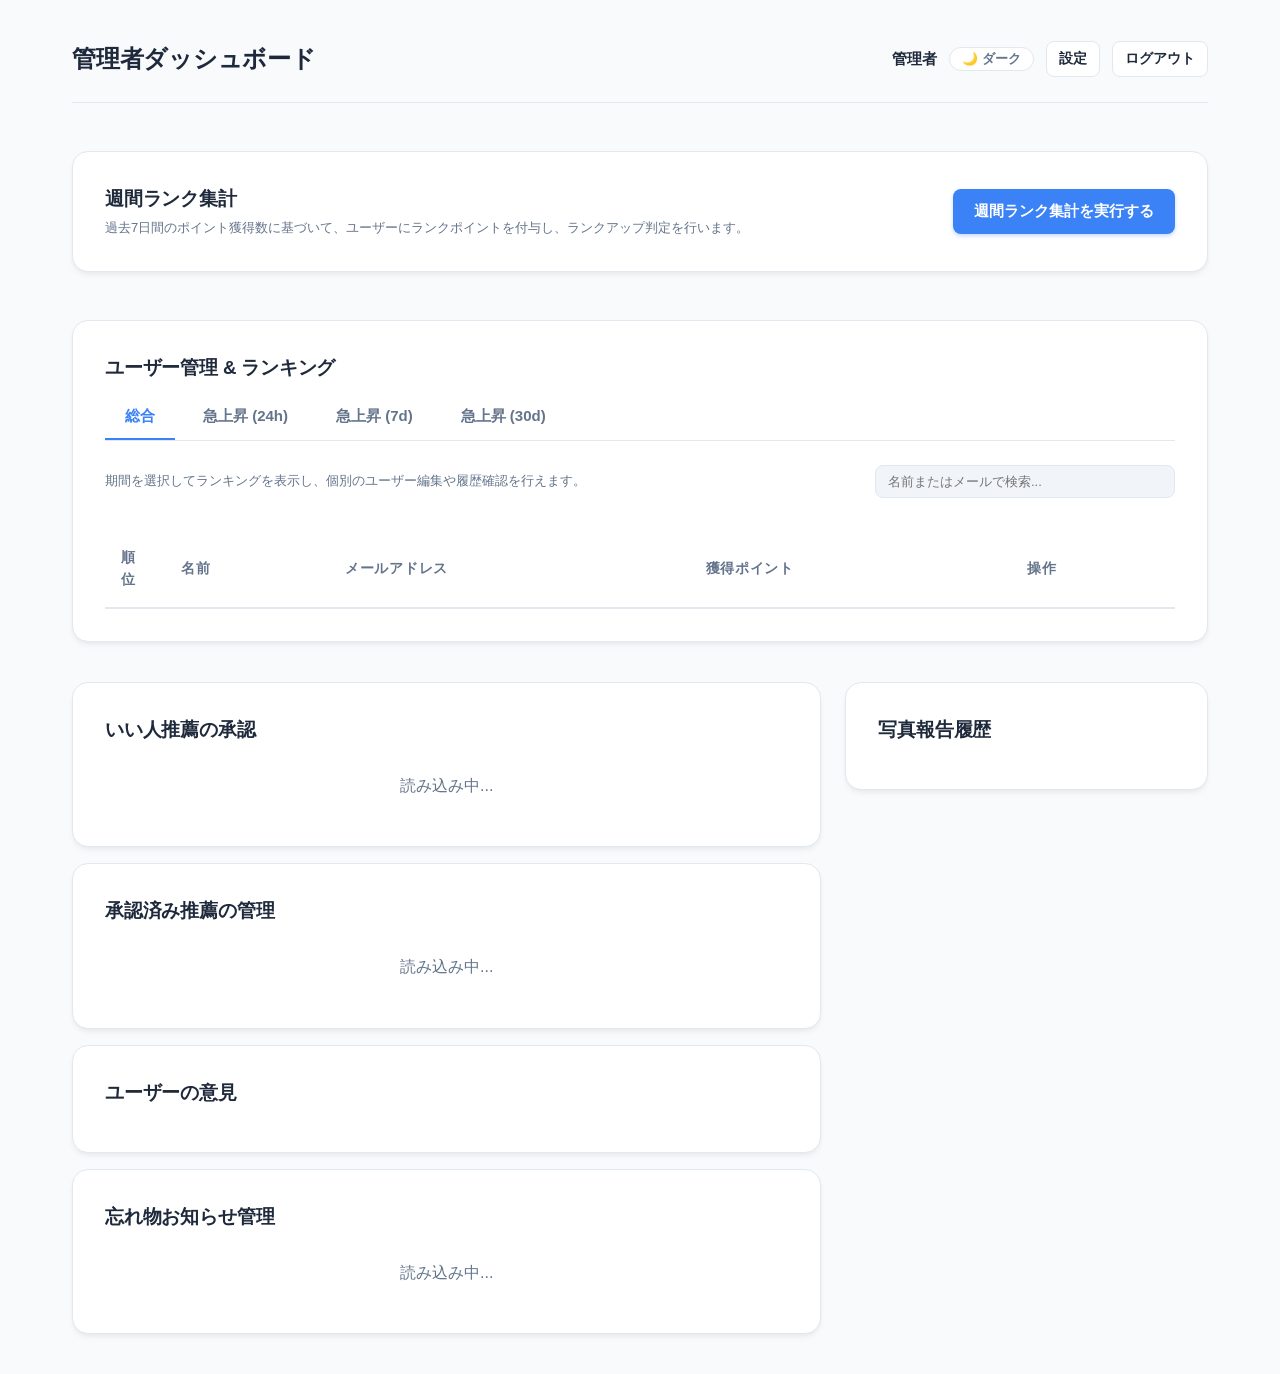
==== admin.html @ 98cf1447 "Add files via upload" ====
<!DOCTYPE html>
<html lang="ja">
<head>
  <meta charset="UTF-8">
  <meta name="viewport" content="width=device-width, initial-scale=1.0">
  <title>FUTURE POINTS | 管理者画面</title>
  <link rel="preconnect" href="https://www.gstatic.com" crossorigin>
  <link rel="stylesheet" href="assets/css/styles.css?v=1.3">
</head>
<body style="padding-top: 0;">

  <div class="dashboard-container">
    <header class="header">
      <h2 style="margin: 0;">管理者ダッシュボード</h2>
      <div class="nav-user">
        <span class="user-name" id="display-name">管理者</span>
        <button class="theme-toggle-btn" onclick="toggleTheme()">
          <span class="theme-toggle-label">🌙 ダーク</span>
        </button>
        <button class="btn btn-outline btn-sm" onclick="window.location.href='settings.html'">設定</button>
        <button class="btn btn-outline btn-sm" onclick="logout()">ログアウト</button>
      </div>
    </header>

    <div class="glass-panel" style="margin-bottom: 1.5rem; display: flex; justify-content: space-between; align-items: center; flex-wrap: wrap; gap: 1rem;">
      <div>
        <h3 style="margin-bottom: 0.25rem;">週間ランク集計</h3>
        <p style="font-size: 0.8125rem; margin: 0;">過去7日間のポイント獲得数に基づいて、ユーザーにランクポイントを付与し、ランクアップ判定を行います。</p>
      </div>
      <button class="btn btn-primary" style="width: auto;" onclick="executeWeeklyRanking()">週間ランク集計を実行する</button>
    </div>

    <div class="glass-panel">
      <h3 class="section-title">ユーザー管理 & ランキング</h3>
      
      <div style="display: flex; flex-direction: column; gap: 1.5rem; margin-bottom: 2rem;">
        <!-- Filter Tabs -->
        <div style="display: flex; border-bottom: 1px solid var(--panel-border); overflow-x: auto; gap: 0.5rem; white-space: nowrap;">
          <button class="btn btn-outline rank-tab" id="tab-total" style="border: none; border-bottom: 2px solid var(--accent); border-radius: 0; width: auto; font-weight: 700; color: var(--accent);" onclick="switchRankTab('total')">総合</button>
          <button class="btn btn-outline rank-tab" id="tab-surge-24h" style="border: none; border-bottom: 2px solid transparent; border-radius: 0; width: auto; color: var(--text-muted);" onclick="switchRankTab('24h')">急上昇 (24h)</button>
          <button class="btn btn-outline rank-tab" id="tab-surge-7d" style="border: none; border-bottom: 2px solid transparent; border-radius: 0; width: auto; color: var(--text-muted);" onclick="switchRankTab('7d')">急上昇 (7d)</button>
          <button class="btn btn-outline rank-tab" id="tab-surge-30d" style="border: none; border-bottom: 2px solid transparent; border-radius: 0; width: auto; color: var(--text-muted);" onclick="switchRankTab('30d')">急上昇 (30d)</button>
        </div>

        <div style="display: flex; gap: 1rem; align-items: center; flex-wrap: wrap;">
          <p style="color: var(--text-muted); flex: 1; min-width: 200px; font-size: 0.8125rem;">
            期間を選択してランキングを表示し、個別のユーザー編集や履歴確認を行えます。
          </p>
          <div style="width: 300px; max-width: 100%;">
            <input type="text" id="user-search" class="form-control" placeholder="名前またはメールで検索..." style="font-size: 0.8125rem; padding: 0.5rem 0.75rem;">
          </div>
        </div>
      </div>
      
      <div style="overflow-x: auto;">
        <table style="width: 100%; border-collapse: collapse; text-align: left; font-size: 0.875rem;">
          <thead>
            <tr style="border-bottom: 2px solid var(--panel-border);">
              <th style="padding: 1rem; color: var(--text-muted); font-weight: 600; text-transform: uppercase; letter-spacing: 0.05em; width: 60px;">順位</th>
              <th style="padding: 1rem; color: var(--text-muted); font-weight: 600; text-transform: uppercase; letter-spacing: 0.05em;">名前</th>
              <th style="padding: 1rem; color: var(--text-muted); font-weight: 600; text-transform: uppercase; letter-spacing: 0.05em;">メールアドレス</th>
              <th style="padding: 1rem; color: var(--text-muted); font-weight: 600; text-transform: uppercase; letter-spacing: 0.05em;" id="points-header">獲得ポイント</th>
              <th style="padding: 1rem; color: var(--text-muted); font-weight: 600; text-transform: uppercase; letter-spacing: 0.05em;">操作</th>
            </tr>
          </thead>
          <tbody id="admin-user-list">
            <!-- Users via JS -->
          </tbody>
        </table>
      </div>
    </div>

    <div class="grid mt-4">
      <div class="col-main">
        <div class="glass-panel mb-4">
          <h3 class="section-title">いい人推薦の承認</h3>
          <ul class="history-list" id="admin-recommendation-list">
            <li class="list-item" style="justify-content: center; color: var(--text-muted);">
              読み込み中...
            </li>
          </ul>
        </div>

        <div class="glass-panel mb-4">
          <h3 class="section-title">承認済み推薦の管理</h3>
          <ul class="history-list" id="admin-approved-recommendation-list">
            <li class="list-item" style="justify-content: center; color: var(--text-muted);">
              読み込み中...
            </li>
          </ul>
        </div>

        <div class="glass-panel">
          <h3 class="section-title">ユーザーの意見</h3>
          <ul class="history-list" id="admin-feedback-list">
            <!-- Feedbacks via JS -->
          </ul>
        </div>

        <div class="glass-panel mt-4">
          <h3 class="section-title">忘れ物お知らせ管理</h3>
          <ul class="history-list" id="admin-lost-items-list">
            <li class="list-item" style="justify-content: center; color: var(--text-muted);">
              読み込み中...
            </li>
          </ul>
        </div>
      </div>
      
      <div class="col-side">
        <div class="glass-panel">
          <h3 class="section-title">写真報告履歴</h3>
          <div id="admin-report-list" style="display: flex; flex-direction: column; gap: 0.75rem;">
            <!-- Reports via JS -->
          </div>
        </div>
      </div>
    </div>
  </div>

  <!-- User History Modal -->
  <div id="history-modal" style="display: none; position: fixed; top: 0; left: 0; width: 100%; height: 100%; background: rgba(0,0,0,0.4); z-index: 1000; justify-content: center; align-items: center; padding: 1rem; backdrop-filter: blur(4px);">
    <div class="glass-panel" style="width: 100%; max-width: 500px; max-height: 85vh; display: flex; flex-direction: column;">
      <h3 class="section-title" id="history-modal-title">ユーザー履歴</h3>
      <ul class="history-list" id="history-modal-list" style="overflow-y: auto; flex: 1; margin-bottom: 1.5rem; border-top: 1px solid var(--panel-border); padding-top: 1rem;">
        <!-- JS -->
      </ul>
      <button class="btn btn-outline" onclick="closeHistoryModal()">閉じる</button>
    </div>
  </div>

  <!-- Image Modal -->
  <div id="image-modal" style="display: none; position: fixed; top: 0; left: 0; width: 100%; height: 100%; background: rgba(0,0,0,0.8); z-index: 2000; justify-content: center; align-items: center; padding: 1rem; backdrop-filter: blur(4px);" onclick="closeImageModal()">
    <img id="image-modal-content" src="" style="max-width: 100%; max-height: 90vh; border-radius: 8px; object-fit: contain;">
    <button style="position: absolute; top: 1rem; right: 1.5rem; background: transparent; border: none; color: #fff; font-size: 2rem; cursor: pointer;">&times;</button>
  </div>

  <script defer src="https://www.gstatic.com/firebasejs/8.10.1/firebase-app.js"></script>
  <script defer src="https://www.gstatic.com/firebasejs/8.10.1/firebase-database.js"></script>
  <script defer src="https://www.gstatic.com/firebasejs/8.10.1/firebase-storage.js"></script>
  <script defer src="assets/js/firebase-config.js?v=1.2"></script>
  <script defer src="assets/js/theme.js?v=1.0"></script>
  <script defer src="assets/js/admin.js?v=1.8"></script>
</body>
</html>
---- assets/css/styles.css ----
:root {
  --bg: #f8fafc;
  --panel-bg: #ffffff;
  --panel-border: #e2e8f0;
  --text-main: #1e293b;
  --text-muted: #64748b;
  --accent: #3b82f6;
  --accent-inverse: #ffffff;
  --success: #10b981;
  --danger: #ef4444;
  --radius: 16px;
  --transition: all 0.2s ease-in-out;
}

* {
  box-sizing: border-box;
  margin: 0;
  padding: 0;
}

body {
  font-family: 'Nunito', 'Helvetica Neue', Arial, sans-serif;
  background-color: var(--bg);
  color: var(--text-main);
  min-height: 100vh;
  line-height: 1.6;
  -webkit-font-smoothing: antialiased;
}

/* Base Panel Style */
.glass-panel {
  background: var(--panel-bg);
  border: 1px solid var(--panel-border);
  border-radius: var(--radius);
  padding: 2rem;
  box-shadow: 0 4px 6px -1px rgba(0, 0, 0, 0.05), 0 2px 4px -1px rgba(0, 0, 0, 0.03);
  transition: var(--transition);
}

/* Typography */
h1, h2, h3, h4 {
  font-weight: 700;
  letter-spacing: -0.01em;
  margin-bottom: 0.75rem;
  color: var(--text-main);
}

.gradient-text {
  font-weight: 800;
  color: var(--accent);
}

p {
  color: var(--text-muted);
  font-size: 0.9375rem;
}

/* Forms */
.form-group {
  margin-bottom: 1.25rem;
}

.form-group label {
  display: block;
  font-size: 0.8125rem;
  font-weight: 700;
  margin-bottom: 0.5rem;
  color: var(--text-muted);
}

.form-control {
  width: 100%;
  background: #f1f5f9;
  border: 1px solid var(--panel-border);
  border-radius: 8px;
  padding: 0.75rem 1rem;
  color: var(--text-main);
  font-family: inherit;
  font-size: 0.9375rem;
  transition: var(--transition);
}

.form-control:focus {
  outline: none;
  border-color: var(--accent);
  background: #ffffff;
  box-shadow: 0 0 0 3px rgba(59, 130, 246, 0.15);
}

/* Buttons */
.btn {
  display: inline-flex;
  align-items: center;
  justify-content: center;
  padding: 0.75rem 1.25rem;
  border-radius: 8px;
  font-weight: 700;
  font-size: 0.9375rem;
  cursor: pointer;
  transition: var(--transition);
  border: 1px solid transparent;
  width: 100%;
  gap: 0.5rem;
}

.btn-primary {
  background: var(--accent);
  color: var(--accent-inverse);
  box-shadow: 0 2px 4px rgba(59, 130, 246, 0.3);
}

.btn-primary:hover {
  background: #2563eb;
  transform: translateY(-1px);
  box-shadow: 0 4px 6px rgba(59, 130, 246, 0.4);
}

.btn-outline {
  background: #ffffff;
  color: var(--text-main);
  border-color: var(--panel-border);
}

.btn-outline:hover {
  background: #f8fafc;
  border-color: #cbd5e1;
}

/* Auth Pages */
.auth-container {
  width: 100%;
  max-width: 400px;
  margin: auto;
  position: absolute;
  top: 50%;
  left: 50%;
  transform: translate(-50%, -50%);
}

.auth-container h1 {
  font-size: 2rem;
  text-align: center;
  color: var(--accent);
}

.auth-container p#auth-subtitle {
  text-align: center;
  margin-bottom: 2rem;
}

/* Dashboard Layout */
.dashboard-container {
  width: 100%;
  max-width: 1200px;
  margin: 0 auto;
  padding: 2.5rem 2rem;
  display: flex;
  flex-direction: column;
  gap: 1.5rem;
}

.header {
  display: flex;
  justify-content: space-between;
  align-items: center;
  margin-bottom: 1.5rem;
  padding-bottom: 1.5rem;
  border-bottom: 1px solid var(--panel-border);
}

/* Cards & Grid */
.grid {
  display: grid;
  grid-template-columns: repeat(12, 1fr);
  gap: 1.5rem;
  align-items: start;
}

.col-main { grid-column: span 8; }
.col-side { grid-column: span 4; }

.points-card {
  display: flex;
  flex-direction: column;
  align-items: center;
  justify-content: center;
  padding: 3rem 2rem;
  background: linear-gradient(135deg, #3b82f6, #2563eb);
  color: #ffffff;
  border: none;
}

.points-display {
  font-size: 4.5rem;
  font-weight: 800;
  color: #ffffff;
  letter-spacing: -0.02em;
  line-height: 1;
}

.points-label {
  font-size: 0.875rem;
  font-weight: 700;
  text-transform: uppercase;
  letter-spacing: 0.05em;
  color: rgba(255, 255, 255, 0.8);
}

/* List Items */
.list-item {
  display: flex;
  justify-content: space-between;
  align-items: center;
  padding: 1rem;
  border-bottom: 1px solid var(--panel-border);
  transition: var(--transition);
}

.list-item:last-child {
  border-bottom: none;
}

.list-item:hover {
  background: #f8fafc;
}

.item-info h4 {
  font-size: 0.9375rem;
  margin-bottom: 0.125rem;
}

.item-info p {
  font-size: 0.8125rem;
}

.item-points {
  font-weight: 800;
  font-size: 1.1rem;
}

.points-positive { color: var(--success); }
.points-negative { color: var(--danger); }

/* Navigation */
.nav-user {
  display: flex;
  align-items: center;
  gap: 0.75rem;
}

.user-name {
  font-weight: 700;
  font-size: 0.9375rem;
}

.btn-sm {
  padding: 0.5rem 0.75rem;
  width: auto;
  font-size: 0.875rem;
}

/* Helpers */
.mt-4 { margin-top: 1rem; }
.mb-4 { margin-bottom: 1rem; }
.text-center { text-align: center; }

.toggle-auth {
  color: var(--accent);
  text-decoration: underline;
  cursor: pointer;
  font-weight: 700;
}

/* Responsive */
@media (max-width: 900px) {
  .col-main, .col-side { grid-column: span 12; }
  .grid { gap: 1rem; }
}

@media (max-width: 480px) {
  .dashboard-container { padding: 1rem; }
  .header { flex-direction: column; align-items: flex-start; gap: 1rem; }
  .nav-user { width: 100%; justify-content: space-between; }
}

.help-onboarding-btn {
  color: var(--text-muted);
  cursor: pointer;
  transition: var(--transition);
  flex-shrink: 0;
  display: inline-flex;
}

.help-onboarding-btn:hover {
  color: var(--accent);
  transform: scale(1.1);
}

/* ================================================================
   Theme Toggle Button
   ================================================================ */

.theme-toggle-btn {
  display: inline-flex;
  align-items: center;
  gap: 0.35rem;
  background: var(--panel-bg);
  border: 1.5px solid var(--panel-border);
  border-radius: 20px;
  padding: 0.3rem 0.75rem;
  cursor: pointer;
  font-family: inherit;
  font-size: 0.8rem;
  font-weight: 700;
  color: var(--text-muted);
  transition: var(--transition);
  white-space: nowrap;
  flex-shrink: 0;
  line-height: 1;
}

.theme-toggle-btn:hover {
  background: var(--accent);
  color: #ffffff;
  border-color: var(--accent);
  transform: scale(1.05);
  box-shadow: 0 2px 8px rgba(59, 130, 246, 0.35);
}

.theme-toggle-btn:active {
  transform: scale(0.97);
}

.theme-toggle-label {
  pointer-events: none;
}

/* FOUC防止: html.dark-init の段階でフラッシュを防ぐ */
html.dark-init body {
  background-color: #0f172a;
  color: #f8fafc;
}

/* Dark Mode — class-based (manual toggle or system preference) */
body.dark {
  --bg: #0f172a;
  --panel-bg: #1e293b;
  --panel-border: #334155;
  --text-main: #f8fafc;
  --text-muted: #94a3b8;
  --accent: #3b82f6;
  --accent-inverse: #ffffff;
}

body.dark .form-control {
  background: #0f172a;
  color: var(--text-main);
}

body.dark .form-control:focus {
  background: #1e293b;
}

body.dark .btn-outline {
  background: transparent;
  color: var(--text-main);
}

body.dark .btn-outline:hover {
  background: #334155;
  border-color: #475569;
}

body.dark .list-item:hover {
  background: #334155;
}

/* Keep system preference as fallback if no class set */
@media (prefers-color-scheme: dark) {
  body:not(.light):not(.dark) {
    --bg: #0f172a;
    --panel-bg: #1e293b;
    --panel-border: #334155;
    --text-main: #f8fafc;
    --text-muted: #94a3b8;
    --accent: #3b82f6;
    --accent-inverse: #ffffff;
  }

  body:not(.light):not(.dark) .form-control {
    background: #0f172a;
    color: var(--text-main);
  }

  body:not(.light):not(.dark) .form-control:focus {
    background: #1e293b;
  }

  body:not(.light):not(.dark) .btn-outline {
    background: transparent;
    color: var(--text-main);
  }

  body:not(.light):not(.dark) .btn-outline:hover {
    background: #334155;
    border-color: #475569;
  }

  body:not(.light):not(.dark) .list-item:hover {
    background: #334155;
  }
}

/* Rank Badges */
.rank-badge {
  display: inline-flex;
  align-items: center;
  justify-content: center;
  font-family: 'Arial Black', Impact, sans-serif;
  font-weight: 900;
  border-radius: 6px;
  padding: 0.15rem 0.5rem;
  font-size: 0.85rem;
  margin-right: 0.5rem;
  color: #fff;
  letter-spacing: 0.05em;
  text-transform: uppercase;
  transition: transform 0.2s ease;
}

.rank-E { 
  background: #64748b; 
  box-shadow: 0 1px 2px rgba(0,0,0,0.1); 
}
.rank-D { 
  background: linear-gradient(135deg, #8b5cf6, #6d28d9); 
  box-shadow: 0 2px 4px rgba(109,40,217,0.3); 
}
.rank-C { 
  background: linear-gradient(135deg, #10b981, #047857); 
  box-shadow: 0 0 8px rgba(16,185,129,0.4); 
}
.rank-B { 
  background: linear-gradient(135deg, #3b82f6, #1d4ed8); 
  box-shadow: 0 0 12px rgba(59,130,246,0.6); 
  font-size: 0.9rem;
}
.rank-A { 
  background: linear-gradient(135deg, #ef4444, #b91c1c); 
  box-shadow: 0 0 15px rgba(239,68,68,0.8); 
  font-size: 0.95rem;
  border: 1px solid #fca5a5;
}
.rank-S { 
  background: linear-gradient(135deg, #fbbf24, #d97706, #f59e0b); 
  background-size: 200% 200%;
  animation: shineGold 3s ease infinite;
  box-shadow: 0 0 20px rgba(245,158,11,1); 
  font-size: 1.1rem;
  border: 2px solid #fef3c7;
  color: #fff;
  text-shadow: 0 1px 3px rgba(0,0,0,0.5);
}

@keyframes shineGold {
  0% { background-position: 0% 50%; }
  50% { background-position: 100% 50%; }
  100% { background-position: 0% 50%; }
}
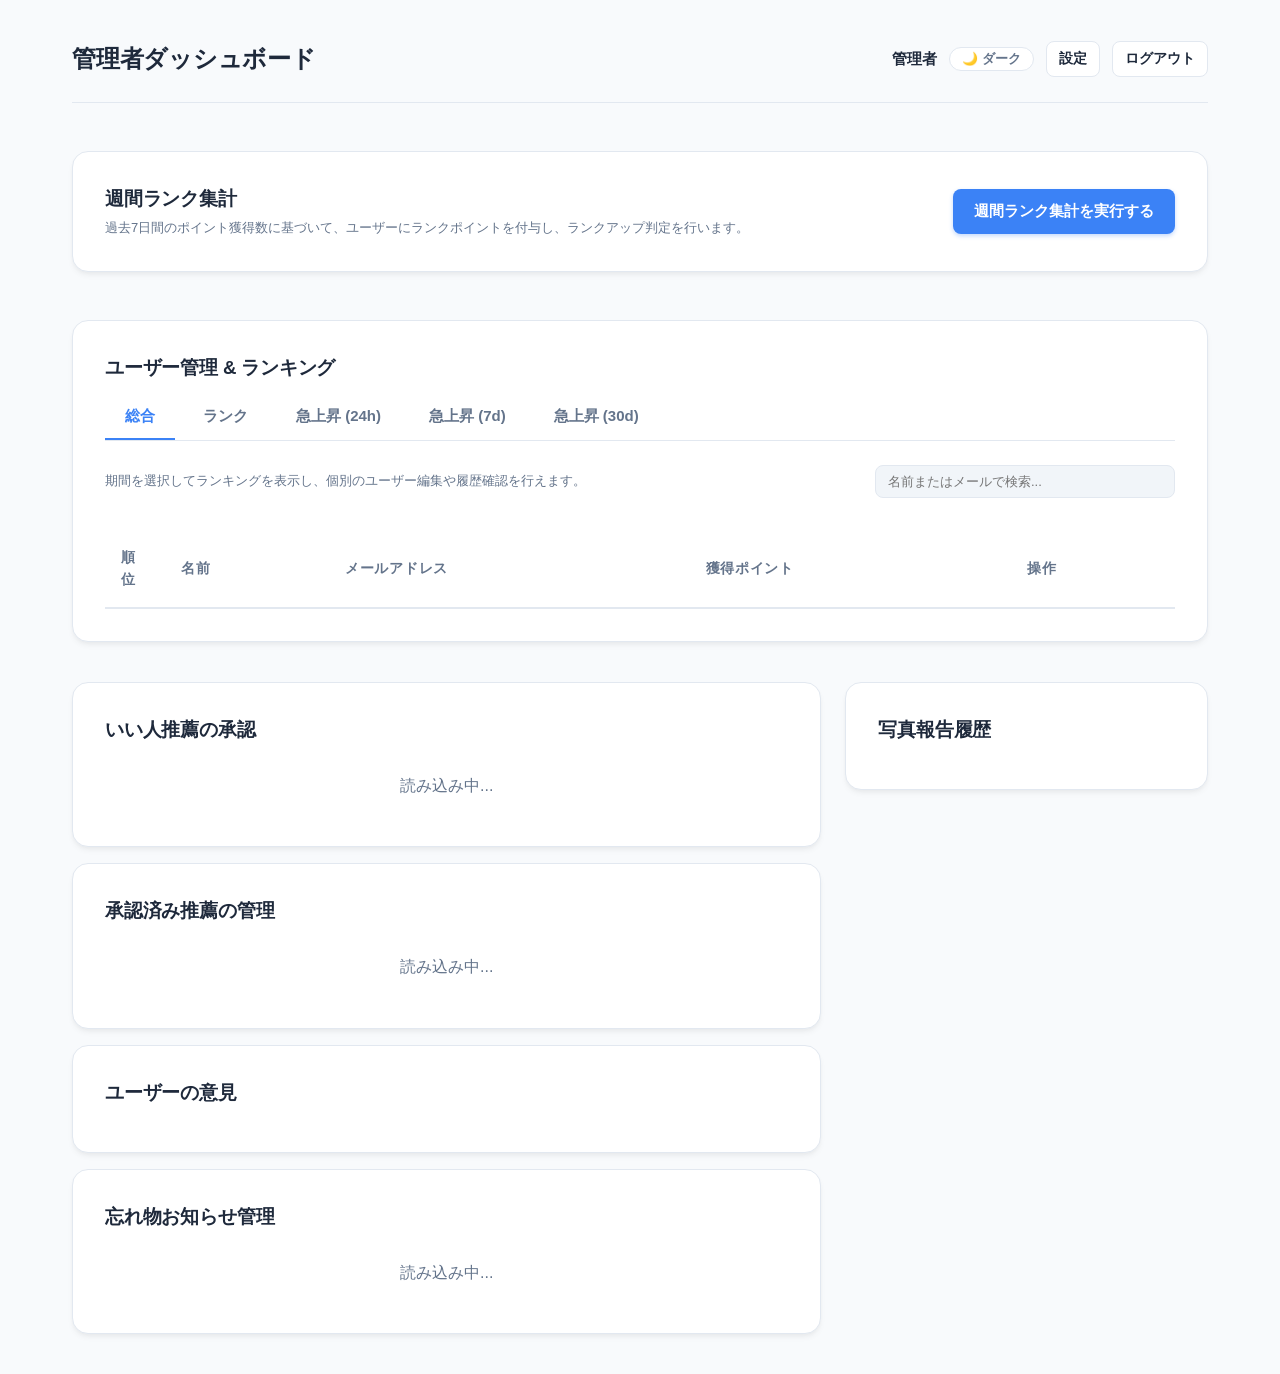
==== commit 07982c7a: "Add files via upload" ====
--- a/admin.html
+++ b/admin.html
@@ -37,6 +37,7 @@
         <!-- Filter Tabs -->
         <div style="display: flex; border-bottom: 1px solid var(--panel-border); overflow-x: auto; gap: 0.5rem; white-space: nowrap;">
           <button class="btn btn-outline rank-tab" id="tab-total" style="border: none; border-bottom: 2px solid var(--accent); border-radius: 0; width: auto; font-weight: 700; color: var(--accent);" onclick="switchRankTab('total')">総合</button>
+          <button class="btn btn-outline rank-tab" id="tab-rank" style="border: none; border-bottom: 2px solid transparent; border-radius: 0; width: auto; color: var(--text-muted);" onclick="switchRankTab('rank')">ランク</button>
           <button class="btn btn-outline rank-tab" id="tab-surge-24h" style="border: none; border-bottom: 2px solid transparent; border-radius: 0; width: auto; color: var(--text-muted);" onclick="switchRankTab('24h')">急上昇 (24h)</button>
           <button class="btn btn-outline rank-tab" id="tab-surge-7d" style="border: none; border-bottom: 2px solid transparent; border-radius: 0; width: auto; color: var(--text-muted);" onclick="switchRankTab('7d')">急上昇 (7d)</button>
           <button class="btn btn-outline rank-tab" id="tab-surge-30d" style="border: none; border-bottom: 2px solid transparent; border-radius: 0; width: auto; color: var(--text-muted);" onclick="switchRankTab('30d')">急上昇 (30d)</button>
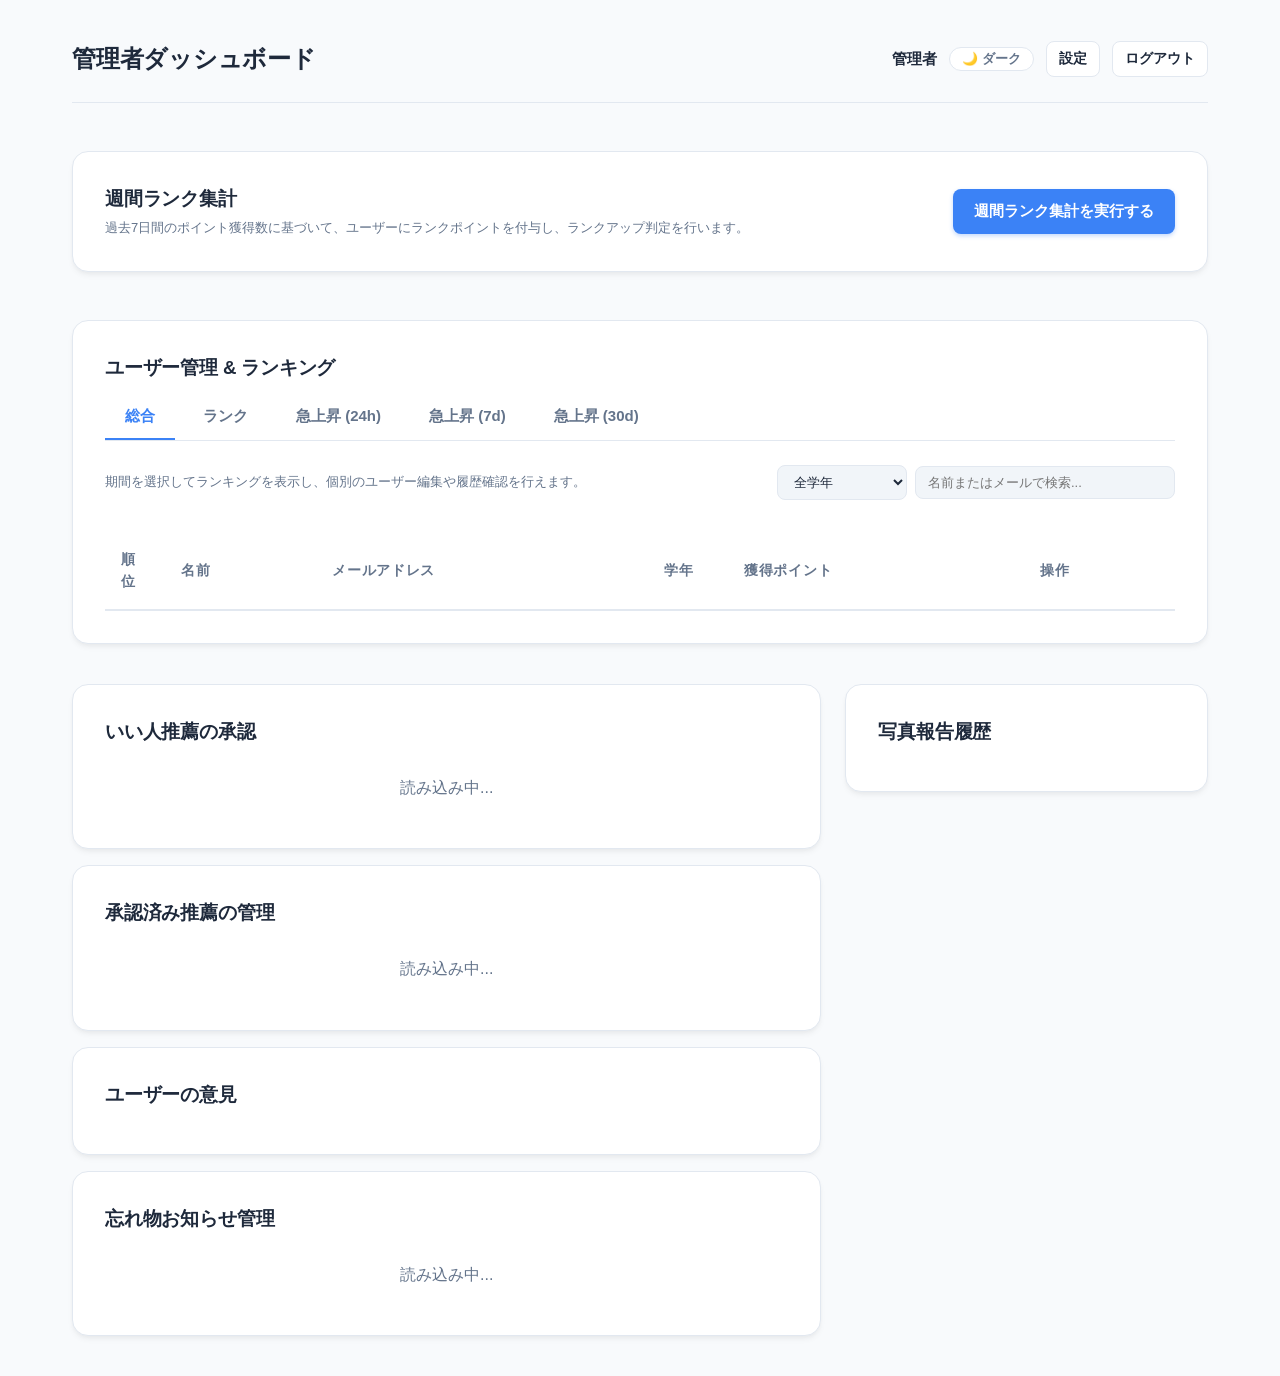
==== commit 74ecf18c: "Add files via upload" ====
--- a/admin.html
+++ b/admin.html
@@ -47,8 +47,16 @@
           <p style="color: var(--text-muted); flex: 1; min-width: 200px; font-size: 0.8125rem;">
             期間を選択してランキングを表示し、個別のユーザー編集や履歴確認を行えます。
           </p>
-          <div style="width: 300px; max-width: 100%;">
-            <input type="text" id="user-search" class="form-control" placeholder="名前またはメールで検索..." style="font-size: 0.8125rem; padding: 0.5rem 0.75rem;">
+          <div style="display: flex; gap: 0.5rem; align-items: center; flex-wrap: wrap;">
+            <select id="admin-filter-grade" class="form-control" style="width: 130px; font-size: 0.8125rem; padding: 0.5rem 0.75rem;">
+              <option value="all">全学年</option>
+              <option value="1">1年生</option>
+              <option value="2">2年生</option>
+              <option value="3">3年生</option>
+            </select>
+            <div style="width: 260px;">
+              <input type="text" id="user-search" class="form-control" placeholder="名前またはメールで検索..." style="font-size: 0.8125rem; padding: 0.5rem 0.75rem;">
+            </div>
           </div>
         </div>
       </div>
@@ -60,6 +68,7 @@
               <th style="padding: 1rem; color: var(--text-muted); font-weight: 600; text-transform: uppercase; letter-spacing: 0.05em; width: 60px;">順位</th>
               <th style="padding: 1rem; color: var(--text-muted); font-weight: 600; text-transform: uppercase; letter-spacing: 0.05em;">名前</th>
               <th style="padding: 1rem; color: var(--text-muted); font-weight: 600; text-transform: uppercase; letter-spacing: 0.05em;">メールアドレス</th>
+              <th style="padding: 1rem; color: var(--text-muted); font-weight: 600; text-transform: uppercase; letter-spacing: 0.05em; width: 80px;">学年</th>
               <th style="padding: 1rem; color: var(--text-muted); font-weight: 600; text-transform: uppercase; letter-spacing: 0.05em;" id="points-header">獲得ポイント</th>
               <th style="padding: 1rem; color: var(--text-muted); font-weight: 600; text-transform: uppercase; letter-spacing: 0.05em;">操作</th>
             </tr>
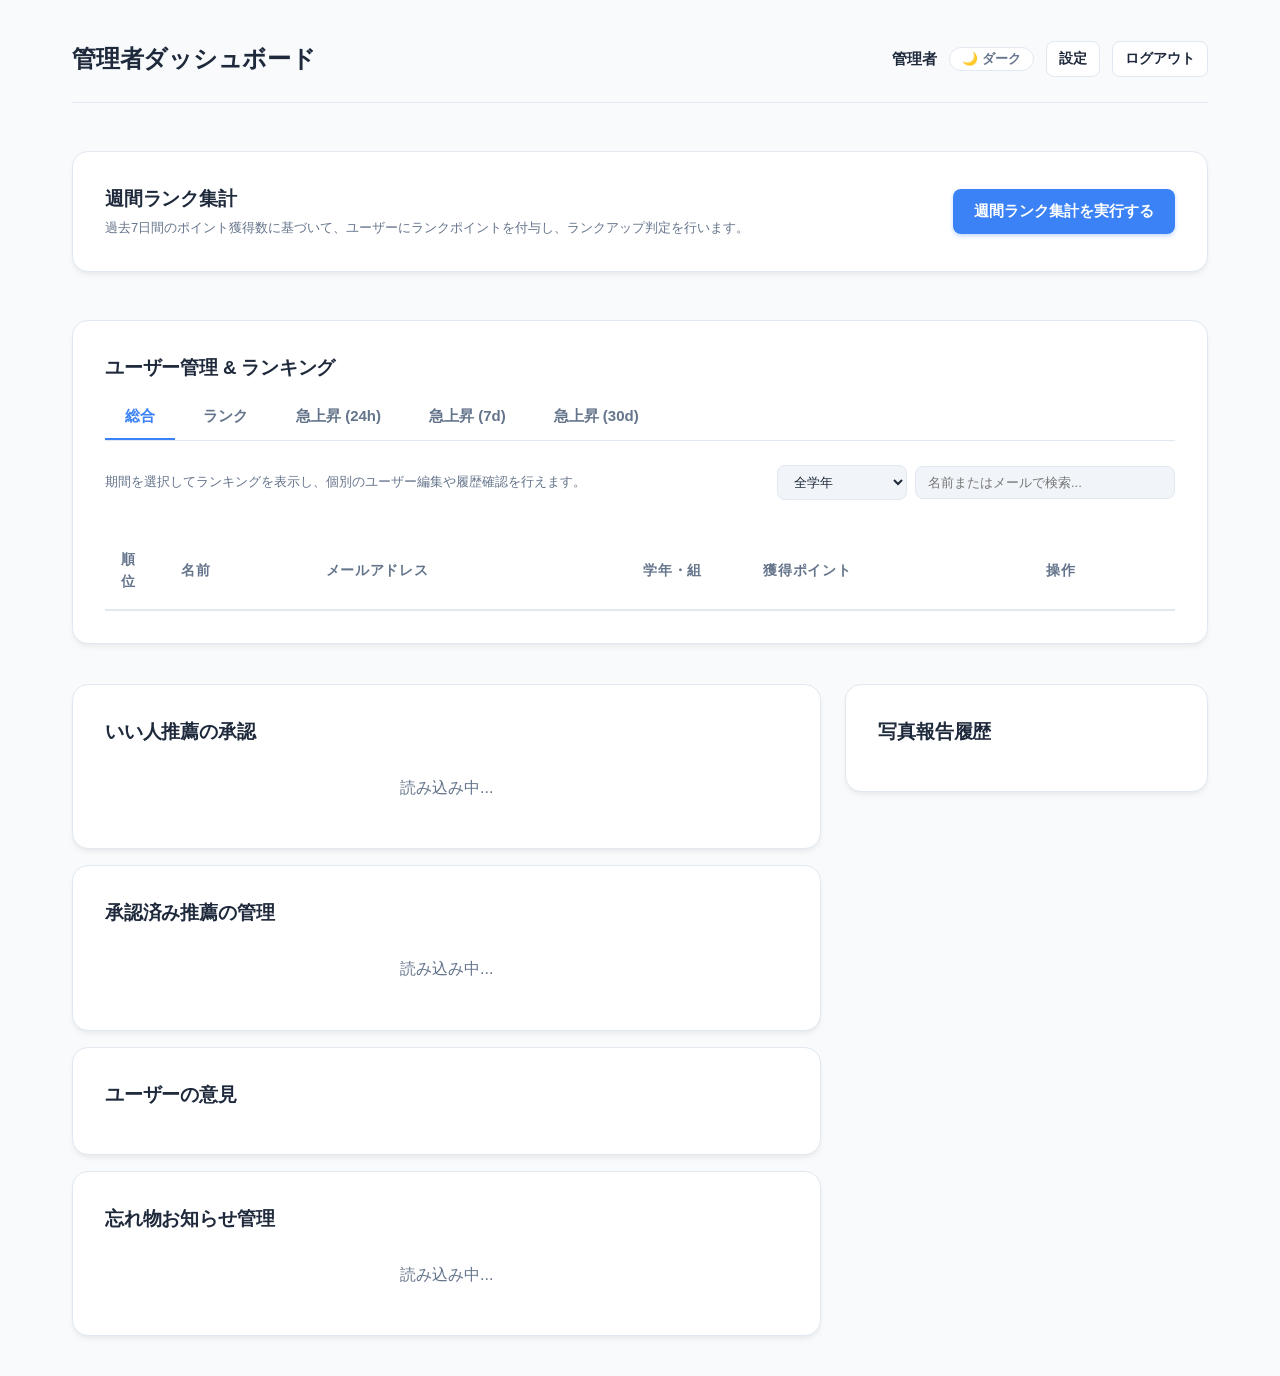
==== commit 39162c4d: "Add files via upload" ====
--- a/admin.html
+++ b/admin.html
@@ -6,6 +6,7 @@
   <title>FUTURE POINTS | 管理者画面</title>
   <link rel="preconnect" href="https://www.gstatic.com" crossorigin>
   <link rel="stylesheet" href="assets/css/styles.css?v=1.3">
+  <link rel="icon" href="assets/images/favicon.png" type="image/png">
 </head>
 <body style="padding-top: 0;">
 
@@ -68,7 +69,7 @@
               <th style="padding: 1rem; color: var(--text-muted); font-weight: 600; text-transform: uppercase; letter-spacing: 0.05em; width: 60px;">順位</th>
               <th style="padding: 1rem; color: var(--text-muted); font-weight: 600; text-transform: uppercase; letter-spacing: 0.05em;">名前</th>
               <th style="padding: 1rem; color: var(--text-muted); font-weight: 600; text-transform: uppercase; letter-spacing: 0.05em;">メールアドレス</th>
-              <th style="padding: 1rem; color: var(--text-muted); font-weight: 600; text-transform: uppercase; letter-spacing: 0.05em; width: 80px;">学年</th>
+              <th style="padding: 1rem; color: var(--text-muted); font-weight: 600; text-transform: uppercase; letter-spacing: 0.05em; width: 120px;">学年・組</th>
               <th style="padding: 1rem; color: var(--text-muted); font-weight: 600; text-transform: uppercase; letter-spacing: 0.05em;" id="points-header">獲得ポイント</th>
               <th style="padding: 1rem; color: var(--text-muted); font-weight: 600; text-transform: uppercase; letter-spacing: 0.05em;">操作</th>
             </tr>
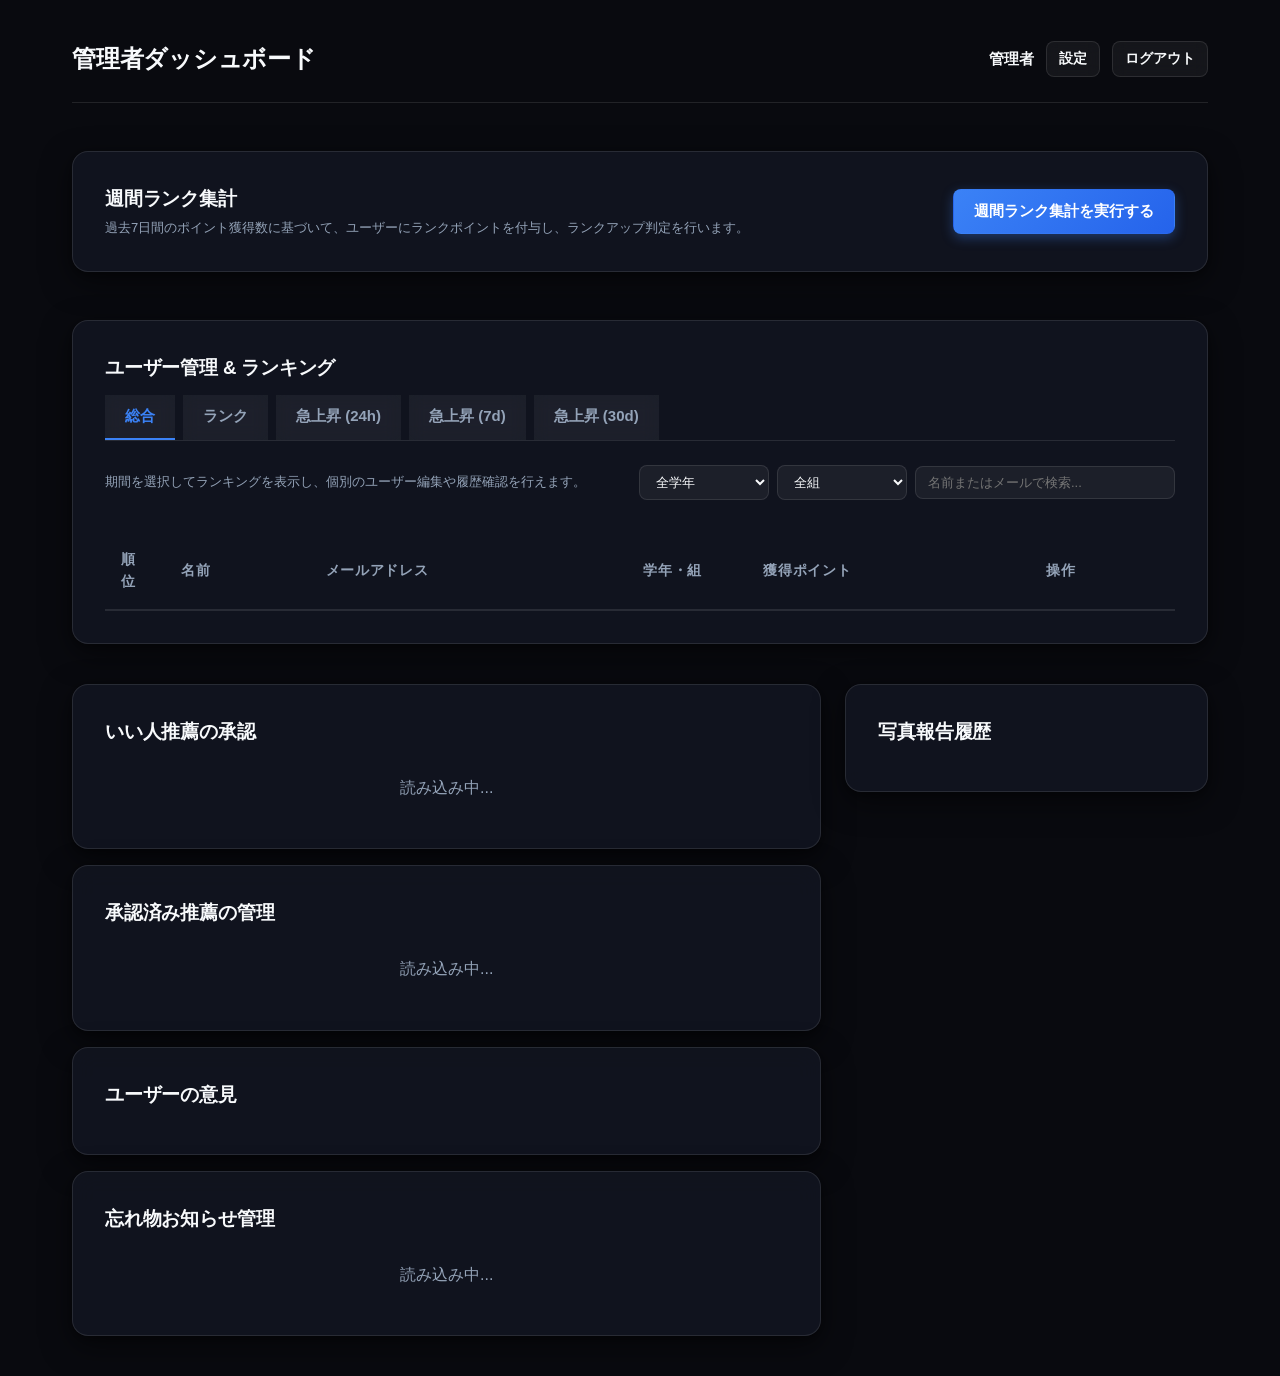
==== commit 62ab0549: "Add files via upload" ====
--- a/admin.html
+++ b/admin.html
@@ -54,6 +54,17 @@
               <option value="1">1年生</option>
               <option value="2">2年生</option>
               <option value="3">3年生</option>
+            </select>
+            <select id="admin-filter-class" class="form-control" style="width: 130px; font-size: 0.8125rem; padding: 0.5rem 0.75rem;">
+              <option value="all">全組</option>
+              <option value="1">1組</option>
+              <option value="2">2組</option>
+              <option value="3">3組</option>
+              <option value="4">4組</option>
+              <option value="5">5組</option>
+              <option value="6">6組</option>
+              <option value="7">7組</option>
+              <option value="8">8組</option>
             </select>
             <div style="width: 260px;">
               <input type="text" id="user-search" class="form-control" placeholder="名前またはメールで検索..." style="font-size: 0.8125rem; padding: 0.5rem 0.75rem;">
--- a/assets/css/styles.css
+++ b/assets/css/styles.css
@@ -1,10 +1,10 @@
 
 :root {
-  --bg: #f8fafc;
-  --panel-bg: #ffffff;
-  --panel-border: #e2e8f0;
-  --text-main: #1e293b;
-  --text-muted: #64748b;
+  --bg: #090a0f;
+  --panel-bg: rgba(18, 22, 34, 0.85);
+  --panel-border: rgba(255, 255, 255, 0.1);
+  --text-main: #f8fafc;
+  --text-muted: #94a3b8;
   --accent: #3b82f6;
   --accent-inverse: #ffffff;
   --success: #10b981;
@@ -31,10 +31,12 @@
 /* Base Panel Style */
 .glass-panel {
   background: var(--panel-bg);
+  backdrop-filter: blur(12px);
+  -webkit-backdrop-filter: blur(12px);
   border: 1px solid var(--panel-border);
   border-radius: var(--radius);
   padding: 2rem;
-  box-shadow: 0 4px 6px -1px rgba(0, 0, 0, 0.05), 0 2px 4px -1px rgba(0, 0, 0, 0.03);
+  box-shadow: 0 10px 30px rgba(0, 0, 0, 0.5), 0 2px 8px rgba(0, 0, 0, 0.3);
   transition: var(--transition);
 }
 
@@ -71,7 +73,7 @@
 
 .form-control {
   width: 100%;
-  background: #f1f5f9;
+  background: rgba(255, 255, 255, 0.05);
   border: 1px solid var(--panel-border);
   border-radius: 8px;
   padding: 0.75rem 1rem;
@@ -81,11 +83,16 @@
   transition: var(--transition);
 }
 
+.form-control option {
+  background-color: #121624;
+  color: #f8fafc;
+}
+
 .form-control:focus {
   outline: none;
   border-color: var(--accent);
-  background: #ffffff;
-  box-shadow: 0 0 0 3px rgba(59, 130, 246, 0.15);
+  background: rgba(255, 255, 255, 0.09);
+  box-shadow: 0 0 0 3px rgba(59, 130, 246, 0.25);
 }
 
 /* Buttons */
@@ -105,26 +112,28 @@
 }
 
 .btn-primary {
-  background: var(--accent);
+  background: linear-gradient(135deg, #3b82f6 0%, #2563eb 100%);
   color: var(--accent-inverse);
-  box-shadow: 0 2px 4px rgba(59, 130, 246, 0.3);
+  box-shadow: 0 4px 12px rgba(59, 130, 246, 0.35);
 }
 
 .btn-primary:hover {
-  background: #2563eb;
+  background: linear-gradient(135deg, #2563eb 0%, #1d4ed8 100%);
   transform: translateY(-1px);
-  box-shadow: 0 4px 6px rgba(59, 130, 246, 0.4);
+  box-shadow: 0 6px 20px rgba(59, 130, 246, 0.5);
 }
 
 .btn-outline {
-  background: #ffffff;
+  background: rgba(255, 255, 255, 0.05);
   color: var(--text-main);
   border-color: var(--panel-border);
+  backdrop-filter: blur(8px);
 }
 
 .btn-outline:hover {
-  background: #f8fafc;
-  border-color: #cbd5e1;
+  background: rgba(255, 255, 255, 0.12);
+  border-color: rgba(255, 255, 255, 0.25);
+  color: #ffffff;
 }
 
 /* Auth Pages */
@@ -186,9 +195,10 @@
   align-items: center;
   justify-content: center;
   padding: 3rem 2rem;
-  background: linear-gradient(135deg, #3b82f6, #2563eb);
+  background: linear-gradient(135deg, #1e293b 0%, #0f172a 50%, #1e1b4b 100%);
   color: #ffffff;
-  border: none;
+  border: 1px solid rgba(99, 102, 241, 0.3);
+  box-shadow: 0 10px 30px rgba(0, 0, 0, 0.5), inset 0 0 20px rgba(99, 102, 241, 0.15);
 }
 
 .points-display {
@@ -222,7 +232,7 @@
 }
 
 .list-item:hover {
-  background: #f8fafc;
+  background: rgba(255, 255, 255, 0.03);
 }
 
 .item-info h4 {
@@ -302,7 +312,7 @@
    ================================================================ */
 
 .theme-toggle-btn {
-  display: inline-flex;
+  display: none !important;
   align-items: center;
   gap: 0.35rem;
   background: var(--panel-bg);
@@ -337,79 +347,83 @@
 }
 
 /* FOUC防止: html.dark-init の段階でフラッシュを防ぐ */
+/* FOUC防止 */
 html.dark-init body {
-  background-color: #0f172a;
+  background-color: #090a0f;
   color: #f8fafc;
 }
 
-/* Dark Mode — class-based (manual toggle or system preference) */
+/* Light Mode — override for light preference */
+body.light {
+  --bg: #f8fafc;
+  --panel-bg: #ffffff;
+  --panel-border: #e2e8f0;
+  --text-main: #1e293b;
+  --text-muted: #64748b;
+  --accent: #3b82f6;
+  --accent-inverse: #ffffff;
+}
+
+body.light .glass-panel {
+  box-shadow: 0 4px 6px -1px rgba(0, 0, 0, 0.05), 0 2px 4px -1px rgba(0, 0, 0, 0.03);
+}
+
+body.light .form-control {
+  background: #f1f5f9;
+}
+
+body.light .form-control option {
+  background-color: #ffffff;
+  color: #1e293b;
+}
+
+body.light .form-control:focus {
+  background: #ffffff;
+}
+
+body.light .btn-outline {
+  background: #ffffff;
+  color: var(--text-main);
+  border-color: var(--panel-border);
+}
+
+body.light .btn-outline:hover {
+  background: #f8fafc;
+  border-color: #cbd5e1;
+}
+
+body.light .list-item:hover {
+  background: #f8fafc;
+}
+
+/* Dark Mode (Default) */
 body.dark {
-  --bg: #0f172a;
-  --panel-bg: #1e293b;
-  --panel-border: #334155;
+  --bg: #090a0f;
+  --panel-bg: rgba(18, 22, 34, 0.85);
+  --panel-border: rgba(255, 255, 255, 0.1);
   --text-main: #f8fafc;
   --text-muted: #94a3b8;
   --accent: #3b82f6;
   --accent-inverse: #ffffff;
 }
 
-body.dark .form-control {
-  background: #0f172a;
-  color: var(--text-main);
-}
-
-body.dark .form-control:focus {
-  background: #1e293b;
-}
-
-body.dark .btn-outline {
-  background: transparent;
-  color: var(--text-main);
-}
-
-body.dark .btn-outline:hover {
-  background: #334155;
-  border-color: #475569;
-}
-
-body.dark .list-item:hover {
-  background: #334155;
-}
-
-/* Keep system preference as fallback if no class set */
-@media (prefers-color-scheme: dark) {
-  body:not(.light):not(.dark) {
-    --bg: #0f172a;
-    --panel-bg: #1e293b;
-    --panel-border: #334155;
-    --text-main: #f8fafc;
-    --text-muted: #94a3b8;
-    --accent: #3b82f6;
-    --accent-inverse: #ffffff;
-  }
-
-  body:not(.light):not(.dark) .form-control {
-    background: #0f172a;
-    color: var(--text-main);
-  }
-
-  body:not(.light):not(.dark) .form-control:focus {
-    background: #1e293b;
-  }
-
-  body:not(.light):not(.dark) .btn-outline {
-    background: transparent;
-    color: var(--text-main);
-  }
-
-  body:not(.light):not(.dark) .btn-outline:hover {
-    background: #334155;
-    border-color: #475569;
-  }
-
-  body:not(.light):not(.dark) .list-item:hover {
-    background: #334155;
-  }
+/* Custom Scrollbar for Dark Theme */
+::-webkit-scrollbar {
+  width: 8px;
+  height: 8px;
+}
+
+::-webkit-scrollbar-track {
+  background: #090a0f;
+}
+
+::-webkit-scrollbar-thumb {
+  background: #232b3e;
+  border-radius: 4px;
+}
+
+::-webkit-scrollbar-thumb:hover {
+  background: #3b82f6;
 }
 
 /* Rank Badges */
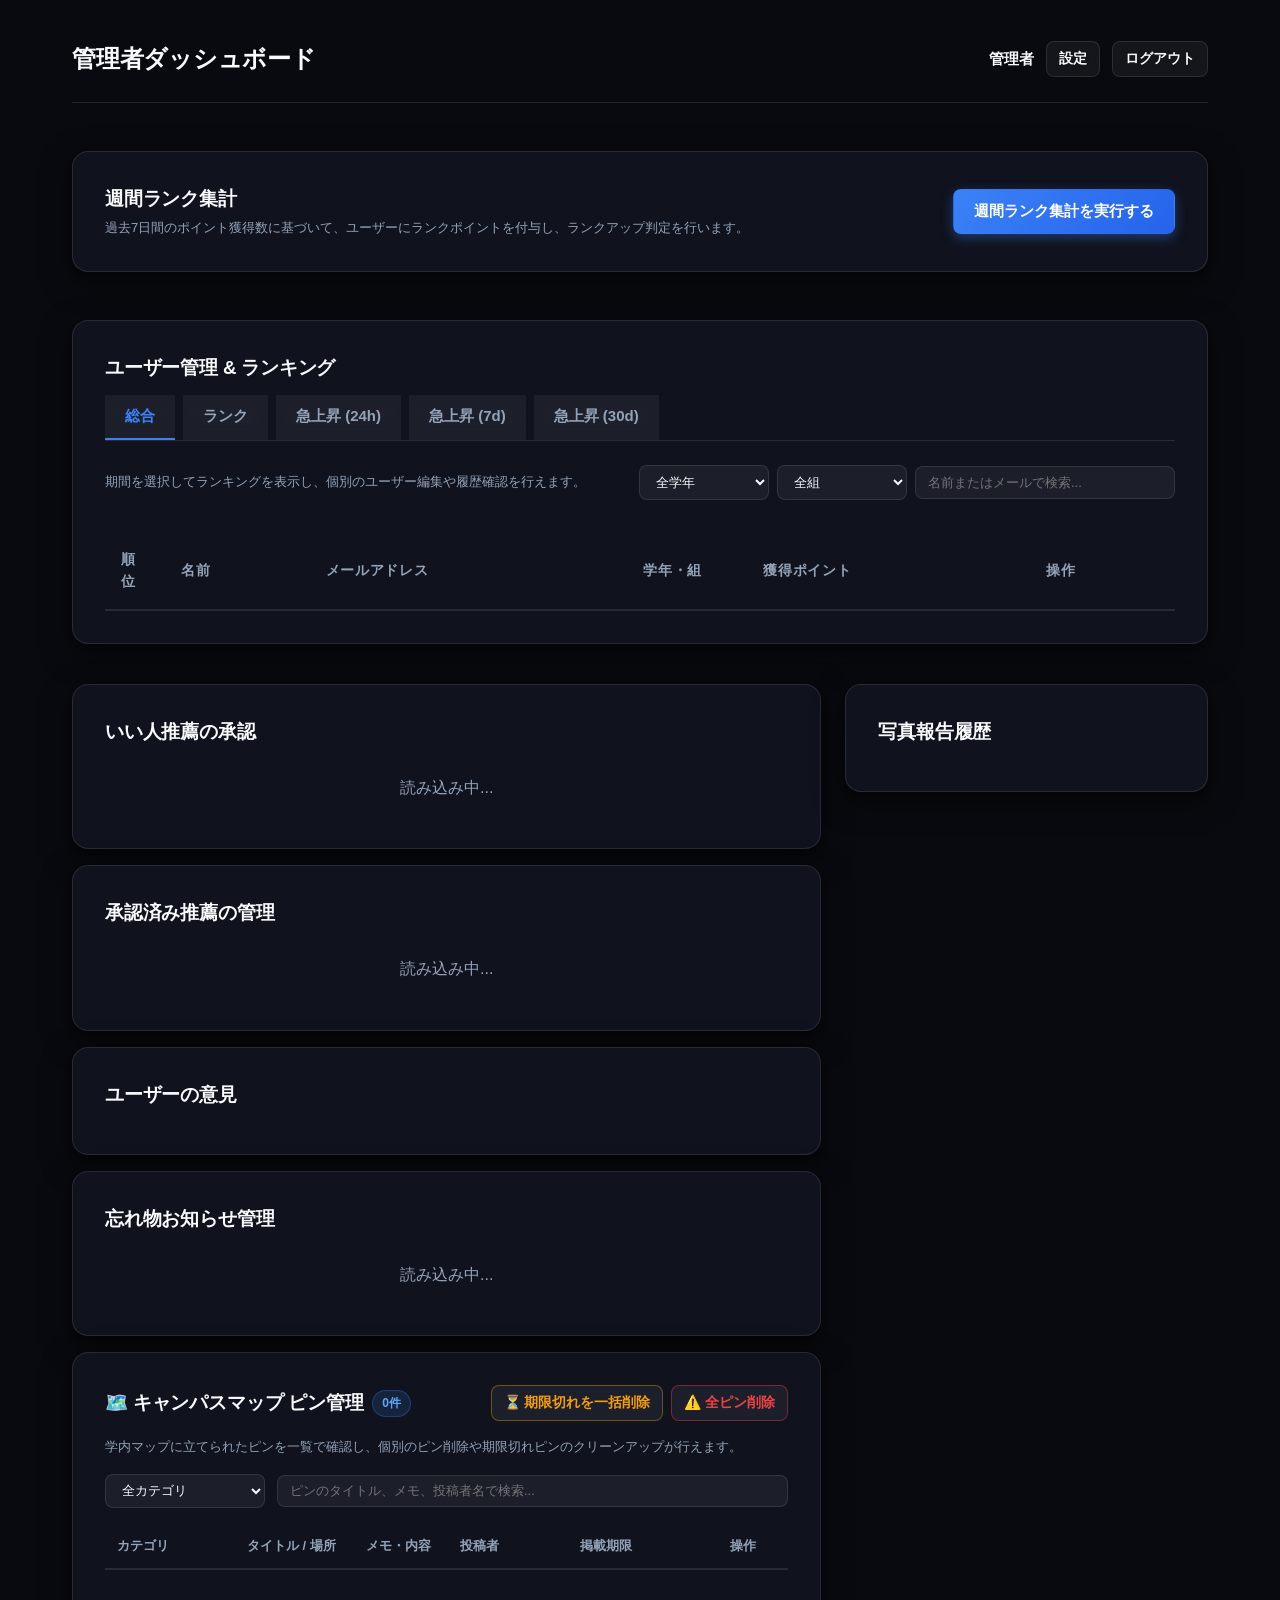
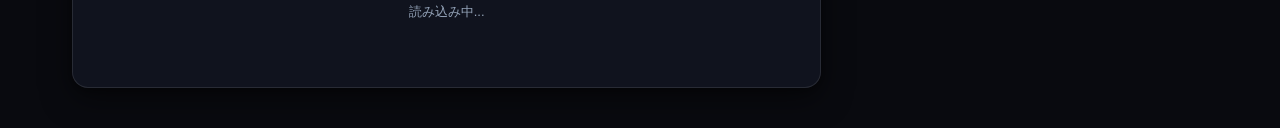
==== commit dd516b34: "Add files via upload" ====
--- a/admin.html
+++ b/admin.html
@@ -1,167 +1,229 @@
-<!DOCTYPE html>
-<html lang="ja">
-<head>
-  <meta charset="UTF-8">
-  <meta name="viewport" content="width=device-width, initial-scale=1.0">
-  <title>FUTURE POINTS | 管理者画面</title>
-  <link rel="preconnect" href="https://www.gstatic.com" crossorigin>
-  <link rel="stylesheet" href="assets/css/styles.css?v=1.3">
-  <link rel="icon" href="assets/images/favicon.png" type="image/png">
-</head>
-<body style="padding-top: 0;">
-
-  <div class="dashboard-container">
-    <header class="header">
-      <h2 style="margin: 0;">管理者ダッシュボード</h2>
-      <div class="nav-user">
-        <span class="user-name" id="display-name">管理者</span>
-        <button class="theme-toggle-btn" onclick="toggleTheme()">
-          <span class="theme-toggle-label">🌙 ダーク</span>
-        </button>
-        <button class="btn btn-outline btn-sm" onclick="window.location.href='settings.html'">設定</button>
-        <button class="btn btn-outline btn-sm" onclick="logout()">ログアウト</button>
-      </div>
-    </header>
-
-    <div class="glass-panel" style="margin-bottom: 1.5rem; display: flex; justify-content: space-between; align-items: center; flex-wrap: wrap; gap: 1rem;">
-      <div>
-        <h3 style="margin-bottom: 0.25rem;">週間ランク集計</h3>
-        <p style="font-size: 0.8125rem; margin: 0;">過去7日間のポイント獲得数に基づいて、ユーザーにランクポイントを付与し、ランクアップ判定を行います。</p>
-      </div>
-      <button class="btn btn-primary" style="width: auto;" onclick="executeWeeklyRanking()">週間ランク集計を実行する</button>
-    </div>
-
-    <div class="glass-panel">
-      <h3 class="section-title">ユーザー管理 & ランキング</h3>
-      
-      <div style="display: flex; flex-direction: column; gap: 1.5rem; margin-bottom: 2rem;">
-        <!-- Filter Tabs -->
-        <div style="display: flex; border-bottom: 1px solid var(--panel-border); overflow-x: auto; gap: 0.5rem; white-space: nowrap;">
-          <button class="btn btn-outline rank-tab" id="tab-total" style="border: none; border-bottom: 2px solid var(--accent); border-radius: 0; width: auto; font-weight: 700; color: var(--accent);" onclick="switchRankTab('total')">総合</button>
-          <button class="btn btn-outline rank-tab" id="tab-rank" style="border: none; border-bottom: 2px solid transparent; border-radius: 0; width: auto; color: var(--text-muted);" onclick="switchRankTab('rank')">ランク</button>
-          <button class="btn btn-outline rank-tab" id="tab-surge-24h" style="border: none; border-bottom: 2px solid transparent; border-radius: 0; width: auto; color: var(--text-muted);" onclick="switchRankTab('24h')">急上昇 (24h)</button>
-          <button class="btn btn-outline rank-tab" id="tab-surge-7d" style="border: none; border-bottom: 2px solid transparent; border-radius: 0; width: auto; color: var(--text-muted);" onclick="switchRankTab('7d')">急上昇 (7d)</button>
-          <button class="btn btn-outline rank-tab" id="tab-surge-30d" style="border: none; border-bottom: 2px solid transparent; border-radius: 0; width: auto; color: var(--text-muted);" onclick="switchRankTab('30d')">急上昇 (30d)</button>
-        </div>
-
-        <div style="display: flex; gap: 1rem; align-items: center; flex-wrap: wrap;">
-          <p style="color: var(--text-muted); flex: 1; min-width: 200px; font-size: 0.8125rem;">
-            期間を選択してランキングを表示し、個別のユーザー編集や履歴確認を行えます。
-          </p>
-          <div style="display: flex; gap: 0.5rem; align-items: center; flex-wrap: wrap;">
-            <select id="admin-filter-grade" class="form-control" style="width: 130px; font-size: 0.8125rem; padding: 0.5rem 0.75rem;">
-              <option value="all">全学年</option>
-              <option value="1">1年生</option>
-              <option value="2">2年生</option>
-              <option value="3">3年生</option>
-            </select>
-            <select id="admin-filter-class" class="form-control" style="width: 130px; font-size: 0.8125rem; padding: 0.5rem 0.75rem;">
-              <option value="all">全組</option>
-              <option value="1">1組</option>
-              <option value="2">2組</option>
-              <option value="3">3組</option>
-              <option value="4">4組</option>
-              <option value="5">5組</option>
-              <option value="6">6組</option>
-              <option value="7">7組</option>
-              <option value="8">8組</option>
-            </select>
-            <div style="width: 260px;">
-              <input type="text" id="user-search" class="form-control" placeholder="名前またはメールで検索..." style="font-size: 0.8125rem; padding: 0.5rem 0.75rem;">
-            </div>
-          </div>
-        </div>
-      </div>
-      
-      <div style="overflow-x: auto;">
-        <table style="width: 100%; border-collapse: collapse; text-align: left; font-size: 0.875rem;">
-          <thead>
-            <tr style="border-bottom: 2px solid var(--panel-border);">
-              <th style="padding: 1rem; color: var(--text-muted); font-weight: 600; text-transform: uppercase; letter-spacing: 0.05em; width: 60px;">順位</th>
-              <th style="padding: 1rem; color: var(--text-muted); font-weight: 600; text-transform: uppercase; letter-spacing: 0.05em;">名前</th>
-              <th style="padding: 1rem; color: var(--text-muted); font-weight: 600; text-transform: uppercase; letter-spacing: 0.05em;">メールアドレス</th>
-              <th style="padding: 1rem; color: var(--text-muted); font-weight: 600; text-transform: uppercase; letter-spacing: 0.05em; width: 120px;">学年・組</th>
-              <th style="padding: 1rem; color: var(--text-muted); font-weight: 600; text-transform: uppercase; letter-spacing: 0.05em;" id="points-header">獲得ポイント</th>
-              <th style="padding: 1rem; color: var(--text-muted); font-weight: 600; text-transform: uppercase; letter-spacing: 0.05em;">操作</th>
-            </tr>
-          </thead>
-          <tbody id="admin-user-list">
-            <!-- Users via JS -->
-          </tbody>
-        </table>
-      </div>
-    </div>
-
-    <div class="grid mt-4">
-      <div class="col-main">
-        <div class="glass-panel mb-4">
-          <h3 class="section-title">いい人推薦の承認</h3>
-          <ul class="history-list" id="admin-recommendation-list">
-            <li class="list-item" style="justify-content: center; color: var(--text-muted);">
-              読み込み中...
-            </li>
-          </ul>
-        </div>
-
-        <div class="glass-panel mb-4">
-          <h3 class="section-title">承認済み推薦の管理</h3>
-          <ul class="history-list" id="admin-approved-recommendation-list">
-            <li class="list-item" style="justify-content: center; color: var(--text-muted);">
-              読み込み中...
-            </li>
-          </ul>
-        </div>
-
-        <div class="glass-panel">
-          <h3 class="section-title">ユーザーの意見</h3>
-          <ul class="history-list" id="admin-feedback-list">
-            <!-- Feedbacks via JS -->
-          </ul>
-        </div>
-
-        <div class="glass-panel mt-4">
-          <h3 class="section-title">忘れ物お知らせ管理</h3>
-          <ul class="history-list" id="admin-lost-items-list">
-            <li class="list-item" style="justify-content: center; color: var(--text-muted);">
-              読み込み中...
-            </li>
-          </ul>
-        </div>
-      </div>
-      
-      <div class="col-side">
-        <div class="glass-panel">
-          <h3 class="section-title">写真報告履歴</h3>
-          <div id="admin-report-list" style="display: flex; flex-direction: column; gap: 0.75rem;">
-            <!-- Reports via JS -->
-          </div>
-        </div>
-      </div>
-    </div>
-  </div>
-
-  <!-- User History Modal -->
-  <div id="history-modal" style="display: none; position: fixed; top: 0; left: 0; width: 100%; height: 100%; background: rgba(0,0,0,0.4); z-index: 1000; justify-content: center; align-items: center; padding: 1rem; backdrop-filter: blur(4px);">
-    <div class="glass-panel" style="width: 100%; max-width: 500px; max-height: 85vh; display: flex; flex-direction: column;">
-      <h3 class="section-title" id="history-modal-title">ユーザー履歴</h3>
-      <ul class="history-list" id="history-modal-list" style="overflow-y: auto; flex: 1; margin-bottom: 1.5rem; border-top: 1px solid var(--panel-border); padding-top: 1rem;">
-        <!-- JS -->
-      </ul>
-      <button class="btn btn-outline" onclick="closeHistoryModal()">閉じる</button>
-    </div>
-  </div>
-
-  <!-- Image Modal -->
-  <div id="image-modal" style="display: none; position: fixed; top: 0; left: 0; width: 100%; height: 100%; background: rgba(0,0,0,0.8); z-index: 2000; justify-content: center; align-items: center; padding: 1rem; backdrop-filter: blur(4px);" onclick="closeImageModal()">
-    <img id="image-modal-content" src="" style="max-width: 100%; max-height: 90vh; border-radius: 8px; object-fit: contain;">
-    <button style="position: absolute; top: 1rem; right: 1.5rem; background: transparent; border: none; color: #fff; font-size: 2rem; cursor: pointer;">&times;</button>
-  </div>
-
-  <script defer src="https://www.gstatic.com/firebasejs/8.10.1/firebase-app.js"></script>
-  <script defer src="https://www.gstatic.com/firebasejs/8.10.1/firebase-database.js"></script>
-  <script defer src="https://www.gstatic.com/firebasejs/8.10.1/firebase-storage.js"></script>
-  <script defer src="assets/js/firebase-config.js?v=1.2"></script>
-  <script defer src="assets/js/theme.js?v=1.0"></script>
-  <script defer src="assets/js/admin.js?v=1.8"></script>
-</body>
-</html>
+<!DOCTYPE html>
+<html lang="ja">
+<head>
+  <meta charset="UTF-8">
+  <meta name="viewport" content="width=device-width, initial-scale=1.0">
+  <title>FUTURE POINTS | 管理者画面</title>
+  <link rel="preconnect" href="https://www.gstatic.com" crossorigin>
+  <link rel="stylesheet" href="assets/css/styles.css?v=1.3">
+  <link rel="icon" href="assets/images/favicon.png" type="image/png">
+</head>
+<body style="padding-top: 0;">
+
+  <div class="dashboard-container">
+    <header class="header">
+      <h2 style="margin: 0;">管理者ダッシュボード</h2>
+      <div class="nav-user">
+        <span class="user-name" id="display-name">管理者</span>
+        <button class="theme-toggle-btn" onclick="toggleTheme()">
+          <span class="theme-toggle-label">🌙 ダーク</span>
+        </button>
+        <button class="btn btn-outline btn-sm" onclick="window.location.href='settings.html'">設定</button>
+        <button class="btn btn-outline btn-sm" onclick="logout()">ログアウト</button>
+      </div>
+    </header>
+
+    <div class="glass-panel" style="margin-bottom: 1.5rem; display: flex; justify-content: space-between; align-items: center; flex-wrap: wrap; gap: 1rem;">
+      <div>
+        <h3 style="margin-bottom: 0.25rem;">週間ランク集計</h3>
+        <p style="font-size: 0.8125rem; margin: 0;">過去7日間のポイント獲得数に基づいて、ユーザーにランクポイントを付与し、ランクアップ判定を行います。</p>
+      </div>
+      <button class="btn btn-primary" style="width: auto;" onclick="executeWeeklyRanking()">週間ランク集計を実行する</button>
+    </div>
+
+    <div class="glass-panel">
+      <h3 class="section-title">ユーザー管理 & ランキング</h3>
+      
+      <div style="display: flex; flex-direction: column; gap: 1.5rem; margin-bottom: 2rem;">
+        <!-- Filter Tabs -->
+        <div style="display: flex; border-bottom: 1px solid var(--panel-border); overflow-x: auto; gap: 0.5rem; white-space: nowrap;">
+          <button class="btn btn-outline rank-tab" id="tab-total" style="border: none; border-bottom: 2px solid var(--accent); border-radius: 0; width: auto; font-weight: 700; color: var(--accent);" onclick="switchRankTab('total')">総合</button>
+          <button class="btn btn-outline rank-tab" id="tab-rank" style="border: none; border-bottom: 2px solid transparent; border-radius: 0; width: auto; color: var(--text-muted);" onclick="switchRankTab('rank')">ランク</button>
+          <button class="btn btn-outline rank-tab" id="tab-surge-24h" style="border: none; border-bottom: 2px solid transparent; border-radius: 0; width: auto; color: var(--text-muted);" onclick="switchRankTab('24h')">急上昇 (24h)</button>
+          <button class="btn btn-outline rank-tab" id="tab-surge-7d" style="border: none; border-bottom: 2px solid transparent; border-radius: 0; width: auto; color: var(--text-muted);" onclick="switchRankTab('7d')">急上昇 (7d)</button>
+          <button class="btn btn-outline rank-tab" id="tab-surge-30d" style="border: none; border-bottom: 2px solid transparent; border-radius: 0; width: auto; color: var(--text-muted);" onclick="switchRankTab('30d')">急上昇 (30d)</button>
+        </div>
+
+        <div style="display: flex; gap: 1rem; align-items: center; flex-wrap: wrap;">
+          <p style="color: var(--text-muted); flex: 1; min-width: 200px; font-size: 0.8125rem;">
+            期間を選択してランキングを表示し、個別のユーザー編集や履歴確認を行えます。
+          </p>
+          <div style="display: flex; gap: 0.5rem; align-items: center; flex-wrap: wrap;">
+            <select id="admin-filter-grade" class="form-control" style="width: 130px; font-size: 0.8125rem; padding: 0.5rem 0.75rem;">
+              <option value="all">全学年</option>
+              <option value="1">1年生</option>
+              <option value="2">2年生</option>
+              <option value="3">3年生</option>
+            </select>
+            <select id="admin-filter-class" class="form-control" style="width: 130px; font-size: 0.8125rem; padding: 0.5rem 0.75rem;">
+              <option value="all">全組</option>
+              <option value="1">1組</option>
+              <option value="2">2組</option>
+              <option value="3">3組</option>
+              <option value="4">4組</option>
+              <option value="5">5組</option>
+              <option value="6">6組</option>
+              <option value="7">7組</option>
+              <option value="8">8組</option>
+            </select>
+            <div style="width: 260px;">
+              <input type="text" id="user-search" class="form-control" placeholder="名前またはメールで検索..." style="font-size: 0.8125rem; padding: 0.5rem 0.75rem;">
+            </div>
+          </div>
+        </div>
+      </div>
+      
+      <div style="overflow-x: auto;">
+        <table style="width: 100%; border-collapse: collapse; text-align: left; font-size: 0.875rem;">
+          <thead>
+            <tr style="border-bottom: 2px solid var(--panel-border);">
+              <th style="padding: 1rem; color: var(--text-muted); font-weight: 600; text-transform: uppercase; letter-spacing: 0.05em; width: 60px;">順位</th>
+              <th style="padding: 1rem; color: var(--text-muted); font-weight: 600; text-transform: uppercase; letter-spacing: 0.05em;">名前</th>
+              <th style="padding: 1rem; color: var(--text-muted); font-weight: 600; text-transform: uppercase; letter-spacing: 0.05em;">メールアドレス</th>
+              <th style="padding: 1rem; color: var(--text-muted); font-weight: 600; text-transform: uppercase; letter-spacing: 0.05em; width: 120px;">学年・組</th>
+              <th style="padding: 1rem; color: var(--text-muted); font-weight: 600; text-transform: uppercase; letter-spacing: 0.05em;" id="points-header">獲得ポイント</th>
+              <th style="padding: 1rem; color: var(--text-muted); font-weight: 600; text-transform: uppercase; letter-spacing: 0.05em;">操作</th>
+            </tr>
+          </thead>
+          <tbody id="admin-user-list">
+            <!-- Users via JS -->
+          </tbody>
+        </table>
+      </div>
+    </div>
+
+    <div class="grid mt-4">
+      <div class="col-main">
+        <div class="glass-panel mb-4">
+          <h3 class="section-title">いい人推薦の承認</h3>
+          <ul class="history-list" id="admin-recommendation-list">
+            <li class="list-item" style="justify-content: center; color: var(--text-muted);">
+              読み込み中...
+            </li>
+          </ul>
+        </div>
+
+        <div class="glass-panel mb-4">
+          <h3 class="section-title">承認済み推薦の管理</h3>
+          <ul class="history-list" id="admin-approved-recommendation-list">
+            <li class="list-item" style="justify-content: center; color: var(--text-muted);">
+              読み込み中...
+            </li>
+          </ul>
+        </div>
+
+        <div class="glass-panel">
+          <h3 class="section-title">ユーザーの意見</h3>
+          <ul class="history-list" id="admin-feedback-list">
+            <!-- Feedbacks via JS -->
+          </ul>
+        </div>
+
+        <div class="glass-panel mt-4">
+          <h3 class="section-title">忘れ物お知らせ管理</h3>
+          <ul class="history-list" id="admin-lost-items-list">
+            <li class="list-item" style="justify-content: center; color: var(--text-muted);">
+              読み込み中...
+            </li>
+          </ul>
+        </div>
+
+        <!-- Campus Map Pins Management (キャンパスマップ ピン管理) -->
+        <div class="glass-panel mt-4" id="admin-campus-pins-panel">
+          <div style="display: flex; justify-content: space-between; align-items: center; flex-wrap: wrap; gap: 0.75rem; margin-bottom: 1rem;">
+            <div style="display: flex; align-items: center; gap: 0.5rem;">
+              <h3 class="section-title" style="margin: 0;">🗺️ キャンパスマップ ピン管理</h3>
+              <span id="admin-pins-count-badge" style="font-size: 0.75rem; font-weight: 700; padding: 0.2rem 0.6rem; border-radius: 9999px; background: rgba(59, 130, 246, 0.15); color: #60a5fa; border: 1px solid rgba(59, 130, 246, 0.3);">
+                0件
+              </span>
+            </div>
+            <div style="display: flex; gap: 0.5rem; flex-wrap: wrap;">
+              <button type="button" class="btn btn-outline btn-sm" onclick="cleanupExpiredAdminPins()" style="color: #f59e0b; border-color: rgba(245, 158, 11, 0.4);" title="期限切れのピンを一括削除">
+                ⏳ 期限切れを一括削除
+              </button>
+              <button type="button" class="btn btn-outline btn-sm" onclick="clearAllAdminPins()" style="color: #ef4444; border-color: rgba(239, 68, 68, 0.4);" title="すべてのピンを削除">
+                ⚠️ 全ピン削除
+              </button>
+            </div>
+          </div>
+
+          <p style="font-size: 0.8125rem; color: var(--text-muted); margin-bottom: 1rem;">
+            学内マップに立てられたピンを一覧で確認し、個別のピン削除や期限切れピンのクリーンアップが行えます。
+          </p>
+
+          <!-- フィルター & 検索 -->
+          <div style="display: flex; gap: 0.75rem; align-items: center; flex-wrap: wrap; margin-bottom: 1rem;">
+            <select id="admin-pin-filter-category" class="form-control" style="width: 160px; font-size: 0.8125rem; padding: 0.45rem 0.75rem;">
+              <option value="all">全カテゴリ</option>
+              <option value="cleanup">🌱 美化・ごみ拾い</option>
+              <option value="lost">🔍 忘れ物・落とし物</option>
+              <option value="notice">⚠️ 注意・連絡事項</option>
+              <option value="spot">💡 おすすめ・憩い</option>
+              <option value="facility">🏫 校舎・施設メモ</option>
+            </select>
+            <div style="flex: 1; min-width: 200px;">
+              <input type="text" id="admin-pin-search" class="form-control" placeholder="ピンのタイトル、メモ、投稿者名で検索..." style="font-size: 0.8125rem; padding: 0.45rem 0.75rem;">
+            </div>
+          </div>
+
+          <!-- ピン一覧テーブル -->
+          <div style="overflow-x: auto;">
+            <table style="width: 100%; border-collapse: collapse; text-align: left; font-size: 0.8125rem;">
+              <thead>
+                <tr style="border-bottom: 2px solid var(--panel-border);">
+                  <th style="padding: 0.75rem; color: var(--text-muted); font-weight: 600; width: 130px;">カテゴリ</th>
+                  <th style="padding: 0.75rem; color: var(--text-muted); font-weight: 600;">タイトル / 場所</th>
+                  <th style="padding: 0.75rem; color: var(--text-muted); font-weight: 600;">メモ・内容</th>
+                  <th style="padding: 0.75rem; color: var(--text-muted); font-weight: 600; width: 120px;">投稿者</th>
+                  <th style="padding: 0.75rem; color: var(--text-muted); font-weight: 600; width: 130px;">掲載期限</th>
+                  <th style="padding: 0.75rem; color: var(--text-muted); font-weight: 600; text-align: center; width: 90px;">操作</th>
+                </tr>
+              </thead>
+              <tbody id="admin-pins-table-body">
+                <tr>
+                  <td colspan="6" style="padding: 2rem; text-align: center; color: var(--text-muted);">
+                    読み込み中...
+                  </td>
+                </tr>
+              </tbody>
+            </table>
+          </div>
+        </div>
+      </div>
+      
+      <div class="col-side">
+        <div class="glass-panel">
+          <h3 class="section-title">写真報告履歴</h3>
+          <div id="admin-report-list" style="display: flex; flex-direction: column; gap: 0.75rem;">
+            <!-- Reports via JS -->
+          </div>
+        </div>
+      </div>
+    </div>
+  </div>
+
+  <!-- User History Modal -->
+  <div id="history-modal" style="display: none; position: fixed; top: 0; left: 0; width: 100%; height: 100%; background: rgba(0,0,0,0.4); z-index: 1000; justify-content: center; align-items: center; padding: 1rem; backdrop-filter: blur(4px);">
+    <div class="glass-panel" style="width: 100%; max-width: 500px; max-height: 85vh; display: flex; flex-direction: column;">
+      <h3 class="section-title" id="history-modal-title">ユーザー履歴</h3>
+      <ul class="history-list" id="history-modal-list" style="overflow-y: auto; flex: 1; margin-bottom: 1.5rem; border-top: 1px solid var(--panel-border); padding-top: 1rem;">
+        <!-- JS -->
+      </ul>
+      <button class="btn btn-outline" onclick="closeHistoryModal()">閉じる</button>
+    </div>
+  </div>
+
+  <!-- Image Modal -->
+  <div id="image-modal" style="display: none; position: fixed; top: 0; left: 0; width: 100%; height: 100%; background: rgba(0,0,0,0.8); z-index: 2000; justify-content: center; align-items: center; padding: 1rem; backdrop-filter: blur(4px);" onclick="closeImageModal()">
+    <img id="image-modal-content" src="" style="max-width: 100%; max-height: 90vh; border-radius: 8px; object-fit: contain;">
+    <button style="position: absolute; top: 1rem; right: 1.5rem; background: transparent; border: none; color: #fff; font-size: 2rem; cursor: pointer;">&times;</button>
+  </div>
+
+  <script defer src="https://www.gstatic.com/firebasejs/8.10.1/firebase-app.js"></script>
+  <script defer src="https://www.gstatic.com/firebasejs/8.10.1/firebase-database.js"></script>
+  <script defer src="https://www.gstatic.com/firebasejs/8.10.1/firebase-storage.js"></script>
+  <script defer src="assets/js/firebase-config.js?v=1.2"></script>
+  <script defer src="assets/js/theme.js?v=1.0"></script>
+  <script defer src="assets/js/admin.js?v=1.8"></script>
+</body>
+</html>
--- a/assets/css/styles.css
+++ b/assets/css/styles.css
@@ -282,16 +282,299 @@
   font-weight: 700;
 }
 
-/* Responsive */
+/* ================================================================
+   App Feature Shortcut Grid Launcher & Feature Modals
+   ================================================================ */
+
+.app-grid-panel {
+  padding: 1.5rem;
+}
+
+.app-grid-header {
+  display: flex;
+  align-items: center;
+  gap: 0.5rem;
+  font-size: 0.85rem;
+  font-weight: 700;
+  color: var(--accent);
+  letter-spacing: 0.05em;
+  margin-bottom: 1.25rem;
+  text-transform: uppercase;
+}
+
+.app-shortcut-grid {
+  display: grid;
+  grid-template-columns: repeat(auto-fill, minmax(160px, 1fr));
+  gap: 1rem;
+}
+
+.app-shortcut-card {
+  background: rgba(255, 255, 255, 0.04);
+  border: 1px solid var(--panel-border);
+  border-radius: 16px;
+  padding: 1.25rem 1rem;
+  display: flex;
+  flex-direction: column;
+  align-items: center;
+  text-align: center;
+  cursor: pointer;
+  transition: all 0.25s cubic-bezier(0.4, 0, 0.2, 1);
+  user-select: none;
+}
+
+.app-shortcut-card:hover,
+.app-shortcut-card:focus {
+  background: rgba(59, 130, 246, 0.12);
+  border-color: var(--accent);
+  transform: translateY(-4px);
+  box-shadow: 0 10px 25px rgba(59, 130, 246, 0.25);
+  outline: none;
+}
+
+.app-shortcut-card:active {
+  transform: translateY(-1px);
+}
+
+.app-card-icon-badge {
+  width: 48px;
+  height: 48px;
+  border-radius: 14px;
+  display: flex;
+  align-items: center;
+  justify-content: center;
+  font-size: 1.5rem;
+  margin-bottom: 0.75rem;
+  color: #ffffff;
+  box-shadow: 0 4px 12px rgba(0, 0, 0, 0.2);
+  line-height: 1;
+}
+
+.app-card-title {
+  font-size: 0.9375rem;
+  font-weight: 700;
+  color: var(--text-main);
+  margin-bottom: 0.25rem;
+}
+
+.app-card-sub {
+  font-size: 0.75rem;
+  color: var(--text-muted);
+  line-height: 1.35;
+}
+
+/* Feature Modal Dialogs */
+.feature-modal-overlay {
+  position: fixed;
+  top: 0;
+  left: 0;
+  width: 100%;
+  height: 100%;
+  background: rgba(0, 0, 0, 0.65);
+  z-index: 1500;
+  display: flex;
+  justify-content: center;
+  align-items: center;
+  padding: 1rem;
+  backdrop-filter: blur(8px);
+  -webkit-backdrop-filter: blur(8px);
+}
+
+.feature-modal-box {
+  width: 100%;
+  max-width: 580px;
+  max-height: 85vh;
+  overflow-y: auto;
+  position: relative;
+  border-radius: 18px;
+  padding: 1.5rem;
+  box-shadow: 0 20px 50px rgba(0, 0, 0, 0.5);
+  background: var(--panel-bg);
+  border: 1px solid var(--panel-border);
+}
+
+.feature-modal-header {
+  display: flex;
+  justify-content: space-between;
+  align-items: center;
+  margin-bottom: 1.25rem;
+  border-bottom: 1px solid var(--panel-border);
+  padding-bottom: 0.85rem;
+}
+
+.feature-modal-close-btn {
+  background: transparent;
+  border: none;
+  color: var(--text-muted);
+  cursor: pointer;
+  font-size: 1.75rem;
+  line-height: 1;
+  padding: 0 0.25rem;
+  transition: color 0.2s ease;
+}
+
+.feature-modal-close-btn:hover {
+  color: var(--text-main);
+}
+
+@media (max-width: 600px) {
+  .app-shortcut-grid {
+    grid-template-columns: repeat(2, 1fr);
+    gap: 0.75rem;
+  }
+  
+  .app-shortcut-card {
+    padding: 1rem 0.75rem;
+  }
+
+  .app-card-icon-badge {
+    width: 42px;
+    height: 42px;
+    font-size: 1.3rem;
+  }
+}
+
 @media (max-width: 900px) {
   .col-main, .col-side { grid-column: span 12; }
-  .grid { gap: 1rem; }
+  .grid { gap: 0.75rem; }
+
+  /* Reduce base panel padding */
+  .glass-panel {
+    padding: 1.25rem;
+    border-radius: 12px;
+  }
+
+  /* Tighter dashboard container */
+  .dashboard-container {
+    padding: 1rem 0.75rem;
+    gap: 0.75rem;
+  }
+
+  /* Compact header */
+  .header {
+    margin-bottom: 0.75rem;
+    padding-bottom: 0.75rem;
+  }
+
+  /* Smaller points card */
+  .points-card {
+    padding: 1.5rem 1rem;
+  }
+
+  .points-display {
+    font-size: 3rem;
+  }
+
+  .points-label {
+    font-size: 0.75rem;
+  }
+
+  /* Tighter typography */
+  h1, h2, h3, h4 {
+    margin-bottom: 0.5rem;
+  }
+
+  h3.section-title {
+    font-size: 0.95rem;
+    margin-bottom: 0.5rem;
+  }
+
+  /* Compact form elements */
+  .form-group {
+    margin-bottom: 0.75rem;
+  }
+
+  .form-group label {
+    margin-bottom: 0.3rem;
+    font-size: 0.75rem;
+  }
+
+  .form-control {
+    padding: 0.5rem 0.75rem;
+    font-size: 0.875rem;
+  }
+
+  /* Compact buttons */
+  .btn {
+    padding: 0.5rem 0.75rem;
+    font-size: 0.875rem;
+  }
+
+  .btn-sm {
+    padding: 0.35rem 0.6rem;
+    font-size: 0.8125rem;
+  }
+
+  /* Compact list items */
+  .list-item {
+    padding: 0.65rem 0.5rem;
+  }
+
+  .item-info h4 {
+    font-size: 0.875rem;
+  }
+
+  .item-info p {
+    font-size: 0.75rem;
+  }
+
+  .item-points {
+    font-size: 0.95rem;
+  }
+
+  /* Utility overrides */
+  .mt-4 { margin-top: 0.5rem; }
+  .mb-4 { margin-bottom: 0.5rem; }
+
+  /* Dashboard mobile layout: Ranking displayed above Calendar */
+  .dashboard-grid {
+    display: flex;
+    flex-direction: column;
+    gap: 0.75rem;
+  }
+
+  .dashboard-grid > #dashboard-col-main,
+  .dashboard-grid > #dashboard-col-side {
+    display: contents !important;
+  }
+
+  .panel-balance { order: 1; }
+  .app-shortcut-bar { order: 2; }
+  .panel-actions { order: 3; }
+  .panel-ranking { order: 4; }
+  .panel-calendar { order: 5; }
+  .panel-grade-stats { order: 6; }
+  .panel-history { order: 7; }
+  .panel-feedback { order: 8; }
+  .panel-lost-found { order: 9; }
+  .panel-gallery { order: 10; }
+  .panel-recommendations { order: 11; }
 }
 
 @media (max-width: 480px) {
-  .dashboard-container { padding: 1rem; }
-  .header { flex-direction: column; align-items: flex-start; gap: 1rem; }
+  .dashboard-container { padding: 0.5rem; gap: 0.5rem; }
+  .header { flex-direction: column; align-items: flex-start; gap: 0.5rem; padding-bottom: 0.5rem; margin-bottom: 0.5rem; }
   .nav-user { width: 100%; justify-content: space-between; }
+
+  .glass-panel {
+    padding: 1rem;
+    border-radius: 10px;
+  }
+
+  .dashboard-grid {
+    gap: 0.5rem;
+  }
+
+  .points-card {
+    padding: 1.25rem 0.75rem;
+  }
+
+  .points-display {
+    font-size: 2.5rem;
+  }
+
+  .list-item {
+    padding: 0.5rem 0.35rem;
+  }
 }
 
 .help-onboarding-btn {
@@ -482,3 +765,209 @@
   50% { background-position: 100% 50%; }
   100% { background-position: 0% 50%; }
 }
+
+/* ================================================================
+   Chat (DM) Feature Styles
+   ================================================================ */
+
+.chat-fab {
+  position: fixed;
+  bottom: 2rem;
+  right: 2rem;
+  width: 60px;
+  height: 60px;
+  background: linear-gradient(135deg, var(--accent) 0%, #2563eb 100%);
+  border-radius: 50%;
+  display: flex;
+  justify-content: center;
+  align-items: center;
+  color: #fff;
+  font-size: 1.5rem;
+  box-shadow: 0 4px 15px rgba(59, 130, 246, 0.4);
+  cursor: pointer;
+  z-index: 999;
+  transition: var(--transition);
+}
+
+.chat-fab:hover {
+  transform: translateY(-5px) scale(1.05);
+  box-shadow: 0 8px 25px rgba(59, 130, 246, 0.6);
+}
+
+.chat-modal-container {
+  display: flex;
+  height: 80vh;
+  width: 100%;
+  max-width: 900px;
+  overflow: hidden;
+  border-radius: var(--radius);
+  background: var(--panel-bg);
+  box-shadow: 0 10px 40px rgba(0, 0, 0, 0.6);
+  border: 1px solid var(--panel-border);
+}
+
+.chat-sidebar {
+  width: 300px;
+  border-right: 1px solid var(--panel-border);
+  display: flex;
+  flex-direction: column;
+  background: rgba(0, 0, 0, 0.2);
+}
+
+.chat-user-list {
+  flex: 1;
+  overflow-y: auto;
+  list-style: none;
+  padding: 0;
+  margin: 0;
+}
+
+.chat-user-item {
+  padding: 1rem;
+  border-bottom: 1px solid rgba(255, 255, 255, 0.05);
+  cursor: pointer;
+  display: flex;
+  align-items: center;
+  gap: 0.75rem;
+  transition: var(--transition);
+}
+
+.chat-user-item:hover, .chat-user-item.active {
+  background: rgba(59, 130, 246, 0.15);
+}
+
+.chat-user-avatar {
+  width: 40px;
+  height: 40px;
+  border-radius: 50%;
+  background: var(--accent);
+  display: flex;
+  justify-content: center;
+  align-items: center;
+  font-weight: bold;
+  color: #fff;
+  font-size: 1.2rem;
+}
+
+.chat-main {
+  flex: 1;
+  display: flex;
+  flex-direction: column;
+  background: transparent;
+}
+
+.chat-header {
+  padding: 1rem;
+  border-bottom: 1px solid var(--panel-border);
+  display: flex;
+  align-items: center;
+  font-weight: 700;
+  font-size: 1.1rem;
+  gap: 0.75rem;
+}
+
+.chat-messages {
+  flex: 1;
+  overflow-y: auto;
+  padding: 1rem;
+  display: flex;
+  flex-direction: column;
+  gap: 1rem;
+}
+
+.chat-bubble {
+  max-width: 70%;
+  padding: 0.75rem 1rem;
+  border-radius: 16px;
+  font-size: 0.9375rem;
+  line-height: 1.4;
+  position: relative;
+  word-wrap: break-word;
+}
+
+.chat-bubble-mine {
+  align-self: flex-end;
+  background: var(--accent);
+  color: #fff;
+  border-bottom-right-radius: 4px;
+}
+
+.chat-bubble-theirs {
+  align-self: flex-start;
+  background: rgba(255, 255, 255, 0.1);
+  color: var(--text-main);
+  border-bottom-left-radius: 4px;
+}
+
+.chat-input-area {
+  padding: 1rem;
+  border-top: 1px solid var(--panel-border);
+  display: flex;
+  gap: 0.5rem;
+}
+
+.chat-input-area input {
+  flex: 1;
+  background: rgba(255, 255, 255, 0.05);
+  border: 1px solid var(--panel-border);
+  border-radius: 20px;
+  padding: 0.75rem 1rem;
+  color: var(--text-main);
+  font-size: 0.9375rem;
+}
+
+.chat-input-area input:focus {
+  outline: none;
+  border-color: var(--accent);
+}
+
+.chat-input-area button {
+  background: var(--accent);
+  color: #fff;
+  border: none;
+  border-radius: 50%;
+  width: 45px;
+  height: 45px;
+  cursor: pointer;
+  display: flex;
+  justify-content: center;
+  align-items: center;
+  transition: var(--transition);
+}
+
+.chat-input-area button:hover {
+  transform: scale(1.1);
+}
+
+.chat-time {
+  font-size: 0.65rem;
+  color: rgba(255, 255, 255, 0.6);
+  position: absolute;
+  bottom: -18px;
+  right: 0;
+  white-space: nowrap;
+}
+
+.chat-bubble-theirs .chat-time {
+  left: 0;
+  right: auto;
+}
+
+@media (max-width: 600px) {
+  .chat-modal-container {
+    height: 92vh;
+    flex-direction: column;
+  }
+  .chat-sidebar {
+    width: 100%;
+    height: 100%;
+    border-right: none;
+  }
+  .chat-main {
+    width: 100%;
+    height: 100%;
+  }
+  .chat-back-btn {
+    display: inline-flex !important;
+  }
+}
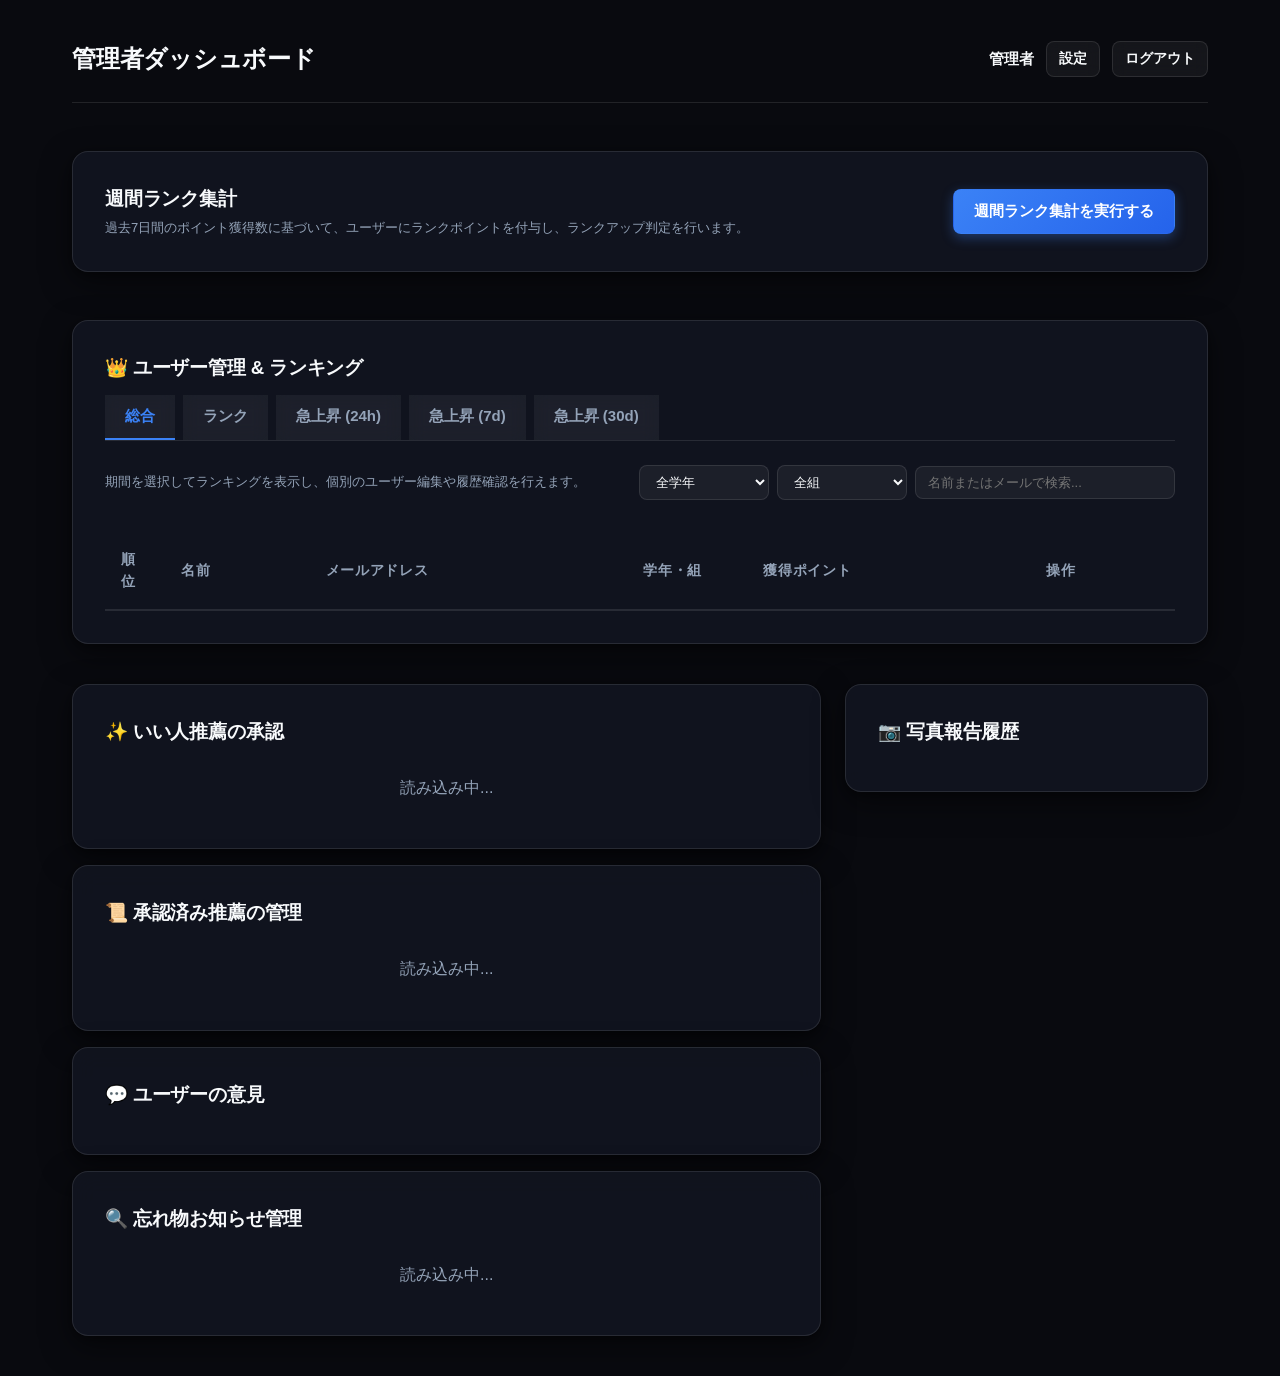
==== commit 8fbaa1d0: "Add files via upload" ====
--- a/admin.html
+++ b/admin.html
@@ -5,7 +5,7 @@
   <meta name="viewport" content="width=device-width, initial-scale=1.0">
   <title>FUTURE POINTS | 管理者画面</title>
   <link rel="preconnect" href="https://www.gstatic.com" crossorigin>
-  <link rel="stylesheet" href="assets/css/styles.css?v=1.3">
+  <link rel="stylesheet" href="assets/css/styles.css?v=3.1">
   <link rel="icon" href="assets/images/favicon.png" type="image/png">
 </head>
 <body style="padding-top: 0;">
@@ -32,7 +32,7 @@
     </div>
 
     <div class="glass-panel">
-      <h3 class="section-title">ユーザー管理 & ランキング</h3>
+      <h3 class="section-title">👑 ユーザー管理 & ランキング</h3>
       
       <div style="display: flex; flex-direction: column; gap: 1.5rem; margin-bottom: 2rem;">
         <!-- Filter Tabs -->
@@ -95,7 +95,7 @@
     <div class="grid mt-4">
       <div class="col-main">
         <div class="glass-panel mb-4">
-          <h3 class="section-title">いい人推薦の承認</h3>
+          <h3 class="section-title">✨ いい人推薦の承認</h3>
           <ul class="history-list" id="admin-recommendation-list">
             <li class="list-item" style="justify-content: center; color: var(--text-muted);">
               読み込み中...
@@ -104,7 +104,7 @@
         </div>
 
         <div class="glass-panel mb-4">
-          <h3 class="section-title">承認済み推薦の管理</h3>
+          <h3 class="section-title">📜 承認済み推薦の管理</h3>
           <ul class="history-list" id="admin-approved-recommendation-list">
             <li class="list-item" style="justify-content: center; color: var(--text-muted);">
               読み込み中...
@@ -113,87 +113,25 @@
         </div>
 
         <div class="glass-panel">
-          <h3 class="section-title">ユーザーの意見</h3>
+          <h3 class="section-title">💬 ユーザーの意見</h3>
           <ul class="history-list" id="admin-feedback-list">
             <!-- Feedbacks via JS -->
           </ul>
         </div>
 
         <div class="glass-panel mt-4">
-          <h3 class="section-title">忘れ物お知らせ管理</h3>
+          <h3 class="section-title">🔍 忘れ物お知らせ管理</h3>
           <ul class="history-list" id="admin-lost-items-list">
             <li class="list-item" style="justify-content: center; color: var(--text-muted);">
               読み込み中...
             </li>
           </ul>
         </div>
-
-        <!-- Campus Map Pins Management (キャンパスマップ ピン管理) -->
-        <div class="glass-panel mt-4" id="admin-campus-pins-panel">
-          <div style="display: flex; justify-content: space-between; align-items: center; flex-wrap: wrap; gap: 0.75rem; margin-bottom: 1rem;">
-            <div style="display: flex; align-items: center; gap: 0.5rem;">
-              <h3 class="section-title" style="margin: 0;">🗺️ キャンパスマップ ピン管理</h3>
-              <span id="admin-pins-count-badge" style="font-size: 0.75rem; font-weight: 700; padding: 0.2rem 0.6rem; border-radius: 9999px; background: rgba(59, 130, 246, 0.15); color: #60a5fa; border: 1px solid rgba(59, 130, 246, 0.3);">
-                0件
-              </span>
-            </div>
-            <div style="display: flex; gap: 0.5rem; flex-wrap: wrap;">
-              <button type="button" class="btn btn-outline btn-sm" onclick="cleanupExpiredAdminPins()" style="color: #f59e0b; border-color: rgba(245, 158, 11, 0.4);" title="期限切れのピンを一括削除">
-                ⏳ 期限切れを一括削除
-              </button>
-              <button type="button" class="btn btn-outline btn-sm" onclick="clearAllAdminPins()" style="color: #ef4444; border-color: rgba(239, 68, 68, 0.4);" title="すべてのピンを削除">
-                ⚠️ 全ピン削除
-              </button>
-            </div>
-          </div>
-
-          <p style="font-size: 0.8125rem; color: var(--text-muted); margin-bottom: 1rem;">
-            学内マップに立てられたピンを一覧で確認し、個別のピン削除や期限切れピンのクリーンアップが行えます。
-          </p>
-
-          <!-- フィルター & 検索 -->
-          <div style="display: flex; gap: 0.75rem; align-items: center; flex-wrap: wrap; margin-bottom: 1rem;">
-            <select id="admin-pin-filter-category" class="form-control" style="width: 160px; font-size: 0.8125rem; padding: 0.45rem 0.75rem;">
-              <option value="all">全カテゴリ</option>
-              <option value="cleanup">🌱 美化・ごみ拾い</option>
-              <option value="lost">🔍 忘れ物・落とし物</option>
-              <option value="notice">⚠️ 注意・連絡事項</option>
-              <option value="spot">💡 おすすめ・憩い</option>
-              <option value="facility">🏫 校舎・施設メモ</option>
-            </select>
-            <div style="flex: 1; min-width: 200px;">
-              <input type="text" id="admin-pin-search" class="form-control" placeholder="ピンのタイトル、メモ、投稿者名で検索..." style="font-size: 0.8125rem; padding: 0.45rem 0.75rem;">
-            </div>
-          </div>
-
-          <!-- ピン一覧テーブル -->
-          <div style="overflow-x: auto;">
-            <table style="width: 100%; border-collapse: collapse; text-align: left; font-size: 0.8125rem;">
-              <thead>
-                <tr style="border-bottom: 2px solid var(--panel-border);">
-                  <th style="padding: 0.75rem; color: var(--text-muted); font-weight: 600; width: 130px;">カテゴリ</th>
-                  <th style="padding: 0.75rem; color: var(--text-muted); font-weight: 600;">タイトル / 場所</th>
-                  <th style="padding: 0.75rem; color: var(--text-muted); font-weight: 600;">メモ・内容</th>
-                  <th style="padding: 0.75rem; color: var(--text-muted); font-weight: 600; width: 120px;">投稿者</th>
-                  <th style="padding: 0.75rem; color: var(--text-muted); font-weight: 600; width: 130px;">掲載期限</th>
-                  <th style="padding: 0.75rem; color: var(--text-muted); font-weight: 600; text-align: center; width: 90px;">操作</th>
-                </tr>
-              </thead>
-              <tbody id="admin-pins-table-body">
-                <tr>
-                  <td colspan="6" style="padding: 2rem; text-align: center; color: var(--text-muted);">
-                    読み込み中...
-                  </td>
-                </tr>
-              </tbody>
-            </table>
-          </div>
-        </div>
       </div>
       
       <div class="col-side">
         <div class="glass-panel">
-          <h3 class="section-title">写真報告履歴</h3>
+          <h3 class="section-title">📷 写真報告履歴</h3>
           <div id="admin-report-list" style="display: flex; flex-direction: column; gap: 0.75rem;">
             <!-- Reports via JS -->
           </div>
@@ -205,7 +143,7 @@
   <!-- User History Modal -->
   <div id="history-modal" style="display: none; position: fixed; top: 0; left: 0; width: 100%; height: 100%; background: rgba(0,0,0,0.4); z-index: 1000; justify-content: center; align-items: center; padding: 1rem; backdrop-filter: blur(4px);">
     <div class="glass-panel" style="width: 100%; max-width: 500px; max-height: 85vh; display: flex; flex-direction: column;">
-      <h3 class="section-title" id="history-modal-title">ユーザー履歴</h3>
+      <h3 class="section-title" id="history-modal-title">📜 ユーザー履歴</h3>
       <ul class="history-list" id="history-modal-list" style="overflow-y: auto; flex: 1; margin-bottom: 1.5rem; border-top: 1px solid var(--panel-border); padding-top: 1rem;">
         <!-- JS -->
       </ul>
--- a/assets/css/styles.css
+++ b/assets/css/styles.css
@@ -538,16 +538,17 @@
   }
 
   .panel-balance { order: 1; }
-  .app-shortcut-bar { order: 2; }
-  .panel-actions { order: 3; }
+  .panel-actions { order: 2; }
+  .panel-campus-map { order: 3; }
   .panel-ranking { order: 4; }
-  .panel-calendar { order: 5; }
-  .panel-grade-stats { order: 6; }
-  .panel-history { order: 7; }
-  .panel-feedback { order: 8; }
-  .panel-lost-found { order: 9; }
-  .panel-gallery { order: 10; }
-  .panel-recommendations { order: 11; }
+  .app-grid-panel { order: 5; }
+  .panel-lost-found { order: 6; }
+  .panel-calendar { order: 7; }
+  .panel-grade-stats { order: 8; }
+  .panel-history { order: 9; }
+  .panel-feedback { order: 10; }
+  .panel-gallery { order: 11; }
+  .panel-recommendations { order: 12; }
 }
 
 @media (max-width: 480px) {
@@ -679,6 +680,19 @@
   background: #f8fafc;
 }
 
+body.light .app-shortcut-card {
+  background: #ffffff;
+  border-color: rgba(0, 0, 0, 0.08);
+  box-shadow: 0 2px 6px rgba(0, 0, 0, 0.04);
+}
+
+body.light .app-shortcut-card:hover,
+body.light .app-shortcut-card:focus {
+  background: #f0f7ff;
+  border-color: var(--accent);
+  box-shadow: 0 8px 20px rgba(59, 130, 246, 0.18);
+}
+
 /* Dark Mode (Default) */
 body.dark {
   --bg: #090a0f;
@@ -971,3 +985,292 @@
     display: inline-flex !important;
   }
 }
+
+/* ================================================================
+   Waffle Menu (その他メニュー)
+   ================================================================ */
+.waffle-menu-container {
+  position: relative;
+  display: inline-flex;
+  align-items: center;
+}
+
+.waffle-btn {
+  width: 36px;
+  height: 36px;
+  border-radius: 50%;
+  border: 1px solid var(--panel-border);
+  background: rgba(255, 255, 255, 0.05);
+  color: var(--text-main);
+  display: flex;
+  align-items: center;
+  justify-content: center;
+  cursor: pointer;
+  padding: 0;
+  transition: all 0.2s cubic-bezier(0.4, 0, 0.2, 1);
+  outline: none;
+}
+
+.waffle-btn:hover,
+.waffle-btn:focus-visible,
+.waffle-btn.active {
+  background: rgba(59, 130, 246, 0.2);
+  border-color: var(--accent);
+  color: var(--accent);
+  transform: scale(1.06);
+  box-shadow: 0 0 14px rgba(59, 130, 246, 0.35);
+}
+
+.waffle-btn:active {
+  transform: scale(0.95);
+}
+
+.waffle-icon {
+  width: 19px;
+  height: 19px;
+  display: block;
+  fill: currentColor;
+  transition: transform 0.25s ease;
+}
+
+.waffle-btn.active .waffle-icon {
+  transform: rotate(90deg);
+}
+
+.waffle-dropdown {
+  position: absolute;
+  top: calc(100% + 10px);
+  right: 0;
+  width: 310px;
+  padding: 1rem;
+  border-radius: 18px;
+  background: var(--panel-bg);
+  backdrop-filter: blur(24px);
+  -webkit-backdrop-filter: blur(24px);
+  border: 1px solid var(--panel-border);
+  box-shadow: 0 16px 36px rgba(0, 0, 0, 0.45), 0 0 1px rgba(255, 255, 255, 0.2);
+  z-index: 1050;
+  opacity: 0;
+  visibility: hidden;
+  transform: translateY(-10px) scale(0.96);
+  transform-origin: top right;
+  transition: opacity 0.2s cubic-bezier(0.16, 1, 0.3, 1),
+              transform 0.2s cubic-bezier(0.16, 1, 0.3, 1),
+              visibility 0.2s;
+  pointer-events: none;
+}
+
+.waffle-dropdown.open {
+  opacity: 1;
+  visibility: visible;
+  transform: translateY(0) scale(1);
+  pointer-events: auto;
+}
+
+.waffle-dropdown-header {
+  display: flex;
+  align-items: center;
+  justify-content: space-between;
+  padding-bottom: 0.65rem;
+  margin-bottom: 0.75rem;
+  border-bottom: 1px solid var(--panel-border);
+}
+
+.waffle-dropdown-title {
+  font-size: 0.8125rem;
+  font-weight: 700;
+  letter-spacing: 0.05em;
+  color: var(--accent);
+  text-transform: uppercase;
+  display: flex;
+  align-items: center;
+  gap: 0.4rem;
+}
+
+.waffle-close-btn {
+  background: transparent;
+  border: none;
+  color: var(--text-muted);
+  font-size: 1.25rem;
+  line-height: 1;
+  cursor: pointer;
+  padding: 0.2rem 0.4rem;
+  border-radius: 6px;
+  transition: all 0.15s ease;
+}
+
+.waffle-close-btn:hover {
+  color: var(--text-main);
+  background: rgba(255, 255, 255, 0.1);
+}
+
+.waffle-grid {
+  display: grid;
+  grid-template-columns: repeat(3, 1fr);
+  gap: 0.5rem;
+}
+
+.waffle-item {
+  display: flex;
+  flex-direction: column;
+  align-items: center;
+  justify-content: center;
+  padding: 0.75rem 0.25rem 0.55rem;
+  background: transparent;
+  border: 1px solid transparent;
+  border-radius: 12px;
+  cursor: pointer;
+  text-align: center;
+  transition: all 0.2s ease;
+  user-select: none;
+  outline: none;
+  width: 100%;
+  font-family: inherit;
+}
+
+.waffle-item:hover,
+.waffle-item:focus-visible {
+  background: rgba(255, 255, 255, 0.08);
+  border-color: rgba(59, 130, 246, 0.3);
+  transform: translateY(-2px);
+  box-shadow: 0 4px 14px rgba(0, 0, 0, 0.18);
+}
+
+.waffle-item:active {
+  transform: translateY(0);
+}
+
+.waffle-item-icon {
+  width: 44px;
+  height: 44px;
+  border-radius: 12px;
+  display: flex;
+  align-items: center;
+  justify-content: center;
+  font-size: 1.4rem;
+  margin-bottom: 0.4rem;
+  color: #ffffff;
+  box-shadow: 0 4px 10px rgba(0, 0, 0, 0.25);
+  line-height: 1;
+  transition: transform 0.2s ease;
+}
+
+.waffle-item:hover .waffle-item-icon {
+  transform: scale(1.08);
+}
+
+.waffle-item-name {
+  font-size: 0.8125rem;
+  font-weight: 700;
+  color: var(--text-main);
+  line-height: 1.2;
+  margin-bottom: 0.1rem;
+}
+
+.waffle-item-sub {
+  font-size: 0.65rem;
+  color: var(--text-muted);
+  line-height: 1.1;
+}
+
+/* Light Theme overrides */
+body.light .waffle-btn {
+  background: #ffffff;
+  box-shadow: 0 1px 3px rgba(0, 0, 0, 0.08);
+}
+
+body.light .waffle-btn:hover,
+body.light .waffle-btn.active {
+  background: #eff6ff;
+  border-color: var(--accent);
+}
+
+body.light .waffle-dropdown {
+  background: #ffffff;
+  box-shadow: 0 16px 36px rgba(0, 0, 0, 0.12), 0 2px 6px rgba(0, 0, 0, 0.06);
+}
+
+body.light .waffle-close-btn:hover {
+  background: rgba(0, 0, 0, 0.06);
+}
+
+body.light .waffle-item:hover,
+body.light .waffle-item:focus-visible {
+  background: #f8fafc;
+  border-color: #cbd5e1;
+}
+
+/* Mobile responsive */
+@media (max-width: 480px) {
+  .waffle-dropdown {
+    position: fixed;
+    top: 60px;
+    right: 12px;
+    left: 12px;
+    width: auto;
+    max-width: calc(100vw - 24px);
+    transform-origin: top right;
+  }
+}
+
+/* ================================================================
+   Toggle Switch Component
+   ================================================================ */
+.toggle-switch {
+  position: relative;
+  display: inline-block;
+  width: 44px;
+  height: 24px;
+  cursor: pointer;
+  user-select: none;
+}
+
+.toggle-switch input {
+  opacity: 0;
+  width: 0;
+  height: 0;
+}
+
+.toggle-slider {
+  position: absolute;
+  top: 0;
+  left: 0;
+  right: 0;
+  bottom: 0;
+  background-color: rgba(255, 255, 255, 0.15);
+  border: 1px solid var(--panel-border);
+  border-radius: 24px;
+  transition: all 0.25s cubic-bezier(0.4, 0, 0.2, 1);
+}
+
+.toggle-slider:before {
+  position: absolute;
+  content: "";
+  height: 18px;
+  width: 18px;
+  left: 2px;
+  bottom: 2px;
+  background-color: #ffffff;
+  border-radius: 50%;
+  box-shadow: 0 2px 4px rgba(0, 0, 0, 0.3);
+  transition: all 0.25s cubic-bezier(0.4, 0, 0.2, 1);
+}
+
+.toggle-switch input:checked + .toggle-slider {
+  background-color: var(--accent);
+  border-color: var(--accent);
+}
+
+.toggle-switch input:checked + .toggle-slider:before {
+  transform: translateX(20px);
+}
+
+body.light .toggle-slider {
+  background-color: #cbd5e1;
+  border-color: #94a3b8;
+}
+
+body.light .toggle-switch input:checked + .toggle-slider {
+  background-color: var(--accent);
+  border-color: var(--accent);
+}
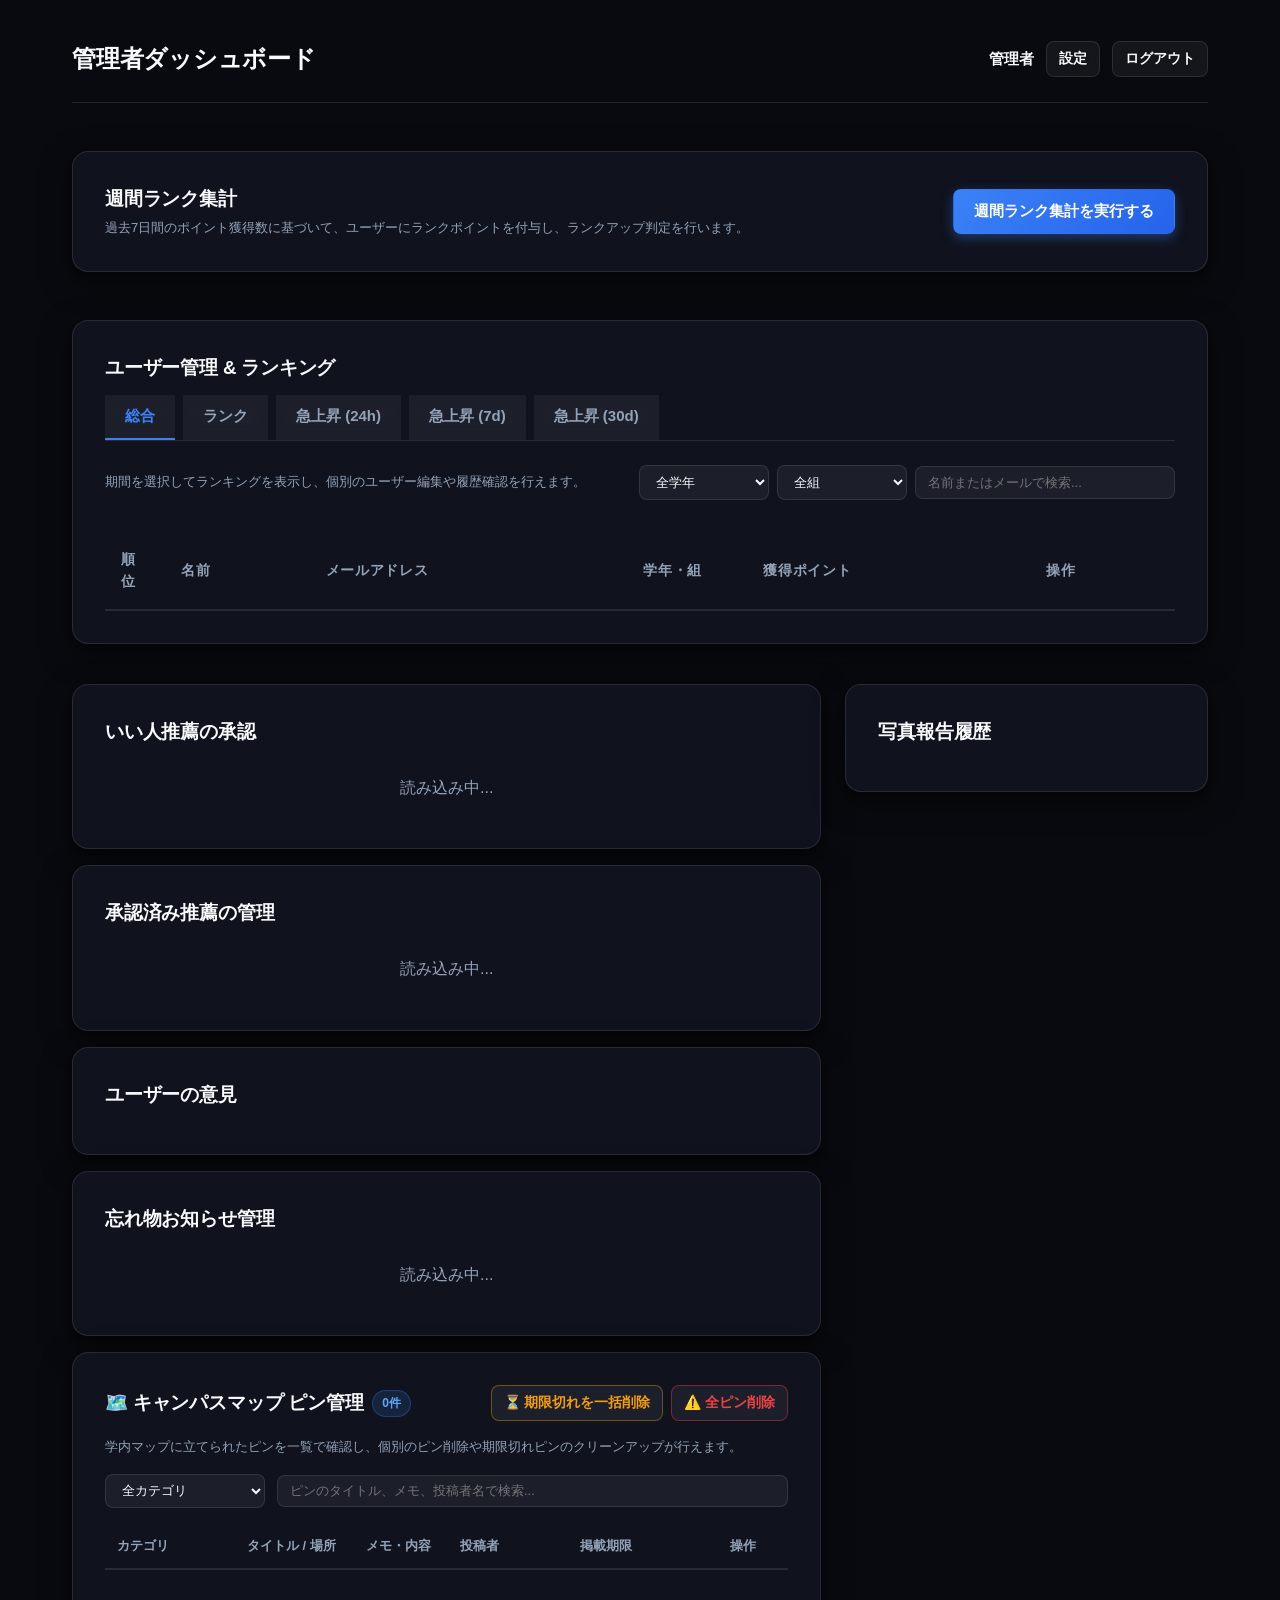
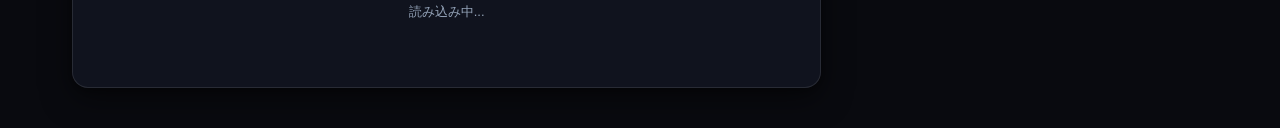
==== commit 4bb097e8: "Add files via upload" ====
--- a/admin.html
+++ b/admin.html
@@ -5,7 +5,7 @@
   <meta name="viewport" content="width=device-width, initial-scale=1.0">
   <title>FUTURE POINTS | 管理者画面</title>
   <link rel="preconnect" href="https://www.gstatic.com" crossorigin>
-  <link rel="stylesheet" href="assets/css/styles.css?v=3.1">
+  <link rel="stylesheet" href="assets/css/styles.css?v=1.3">
   <link rel="icon" href="assets/images/favicon.png" type="image/png">
 </head>
 <body style="padding-top: 0;">
@@ -32,7 +32,7 @@
     </div>
 
     <div class="glass-panel">
-      <h3 class="section-title">👑 ユーザー管理 & ランキング</h3>
+      <h3 class="section-title">ユーザー管理 & ランキング</h3>
       
       <div style="display: flex; flex-direction: column; gap: 1.5rem; margin-bottom: 2rem;">
         <!-- Filter Tabs -->
@@ -95,7 +95,7 @@
     <div class="grid mt-4">
       <div class="col-main">
         <div class="glass-panel mb-4">
-          <h3 class="section-title">✨ いい人推薦の承認</h3>
+          <h3 class="section-title">いい人推薦の承認</h3>
           <ul class="history-list" id="admin-recommendation-list">
             <li class="list-item" style="justify-content: center; color: var(--text-muted);">
               読み込み中...
@@ -104,7 +104,7 @@
         </div>
 
         <div class="glass-panel mb-4">
-          <h3 class="section-title">📜 承認済み推薦の管理</h3>
+          <h3 class="section-title">承認済み推薦の管理</h3>
           <ul class="history-list" id="admin-approved-recommendation-list">
             <li class="list-item" style="justify-content: center; color: var(--text-muted);">
               読み込み中...
@@ -113,25 +113,87 @@
         </div>
 
         <div class="glass-panel">
-          <h3 class="section-title">💬 ユーザーの意見</h3>
+          <h3 class="section-title">ユーザーの意見</h3>
           <ul class="history-list" id="admin-feedback-list">
             <!-- Feedbacks via JS -->
           </ul>
         </div>
 
         <div class="glass-panel mt-4">
-          <h3 class="section-title">🔍 忘れ物お知らせ管理</h3>
+          <h3 class="section-title">忘れ物お知らせ管理</h3>
           <ul class="history-list" id="admin-lost-items-list">
             <li class="list-item" style="justify-content: center; color: var(--text-muted);">
               読み込み中...
             </li>
           </ul>
         </div>
+
+        <!-- Campus Map Pins Management (キャンパスマップ ピン管理) -->
+        <div class="glass-panel mt-4" id="admin-campus-pins-panel">
+          <div style="display: flex; justify-content: space-between; align-items: center; flex-wrap: wrap; gap: 0.75rem; margin-bottom: 1rem;">
+            <div style="display: flex; align-items: center; gap: 0.5rem;">
+              <h3 class="section-title" style="margin: 0;">🗺️ キャンパスマップ ピン管理</h3>
+              <span id="admin-pins-count-badge" style="font-size: 0.75rem; font-weight: 700; padding: 0.2rem 0.6rem; border-radius: 9999px; background: rgba(59, 130, 246, 0.15); color: #60a5fa; border: 1px solid rgba(59, 130, 246, 0.3);">
+                0件
+              </span>
+            </div>
+            <div style="display: flex; gap: 0.5rem; flex-wrap: wrap;">
+              <button type="button" class="btn btn-outline btn-sm" onclick="cleanupExpiredAdminPins()" style="color: #f59e0b; border-color: rgba(245, 158, 11, 0.4);" title="期限切れのピンを一括削除">
+                ⏳ 期限切れを一括削除
+              </button>
+              <button type="button" class="btn btn-outline btn-sm" onclick="clearAllAdminPins()" style="color: #ef4444; border-color: rgba(239, 68, 68, 0.4);" title="すべてのピンを削除">
+                ⚠️ 全ピン削除
+              </button>
+            </div>
+          </div>
+
+          <p style="font-size: 0.8125rem; color: var(--text-muted); margin-bottom: 1rem;">
+            学内マップに立てられたピンを一覧で確認し、個別のピン削除や期限切れピンのクリーンアップが行えます。
+          </p>
+
+          <!-- フィルター & 検索 -->
+          <div style="display: flex; gap: 0.75rem; align-items: center; flex-wrap: wrap; margin-bottom: 1rem;">
+            <select id="admin-pin-filter-category" class="form-control" style="width: 160px; font-size: 0.8125rem; padding: 0.45rem 0.75rem;">
+              <option value="all">全カテゴリ</option>
+              <option value="cleanup">🌱 美化・ごみ拾い</option>
+              <option value="lost">🔍 忘れ物・落とし物</option>
+              <option value="notice">⚠️ 注意・連絡事項</option>
+              <option value="spot">💡 おすすめ・憩い</option>
+              <option value="facility">🏫 校舎・施設メモ</option>
+            </select>
+            <div style="flex: 1; min-width: 200px;">
+              <input type="text" id="admin-pin-search" class="form-control" placeholder="ピンのタイトル、メモ、投稿者名で検索..." style="font-size: 0.8125rem; padding: 0.45rem 0.75rem;">
+            </div>
+          </div>
+
+          <!-- ピン一覧テーブル -->
+          <div style="overflow-x: auto;">
+            <table style="width: 100%; border-collapse: collapse; text-align: left; font-size: 0.8125rem;">
+              <thead>
+                <tr style="border-bottom: 2px solid var(--panel-border);">
+                  <th style="padding: 0.75rem; color: var(--text-muted); font-weight: 600; width: 130px;">カテゴリ</th>
+                  <th style="padding: 0.75rem; color: var(--text-muted); font-weight: 600;">タイトル / 場所</th>
+                  <th style="padding: 0.75rem; color: var(--text-muted); font-weight: 600;">メモ・内容</th>
+                  <th style="padding: 0.75rem; color: var(--text-muted); font-weight: 600; width: 120px;">投稿者</th>
+                  <th style="padding: 0.75rem; color: var(--text-muted); font-weight: 600; width: 130px;">掲載期限</th>
+                  <th style="padding: 0.75rem; color: var(--text-muted); font-weight: 600; text-align: center; width: 90px;">操作</th>
+                </tr>
+              </thead>
+              <tbody id="admin-pins-table-body">
+                <tr>
+                  <td colspan="6" style="padding: 2rem; text-align: center; color: var(--text-muted);">
+                    読み込み中...
+                  </td>
+                </tr>
+              </tbody>
+            </table>
+          </div>
+        </div>
       </div>
       
       <div class="col-side">
         <div class="glass-panel">
-          <h3 class="section-title">📷 写真報告履歴</h3>
+          <h3 class="section-title">写真報告履歴</h3>
           <div id="admin-report-list" style="display: flex; flex-direction: column; gap: 0.75rem;">
             <!-- Reports via JS -->
           </div>
@@ -143,7 +205,7 @@
   <!-- User History Modal -->
   <div id="history-modal" style="display: none; position: fixed; top: 0; left: 0; width: 100%; height: 100%; background: rgba(0,0,0,0.4); z-index: 1000; justify-content: center; align-items: center; padding: 1rem; backdrop-filter: blur(4px);">
     <div class="glass-panel" style="width: 100%; max-width: 500px; max-height: 85vh; display: flex; flex-direction: column;">
-      <h3 class="section-title" id="history-modal-title">📜 ユーザー履歴</h3>
+      <h3 class="section-title" id="history-modal-title">ユーザー履歴</h3>
       <ul class="history-list" id="history-modal-list" style="overflow-y: auto; flex: 1; margin-bottom: 1.5rem; border-top: 1px solid var(--panel-border); padding-top: 1rem;">
         <!-- JS -->
       </ul>
